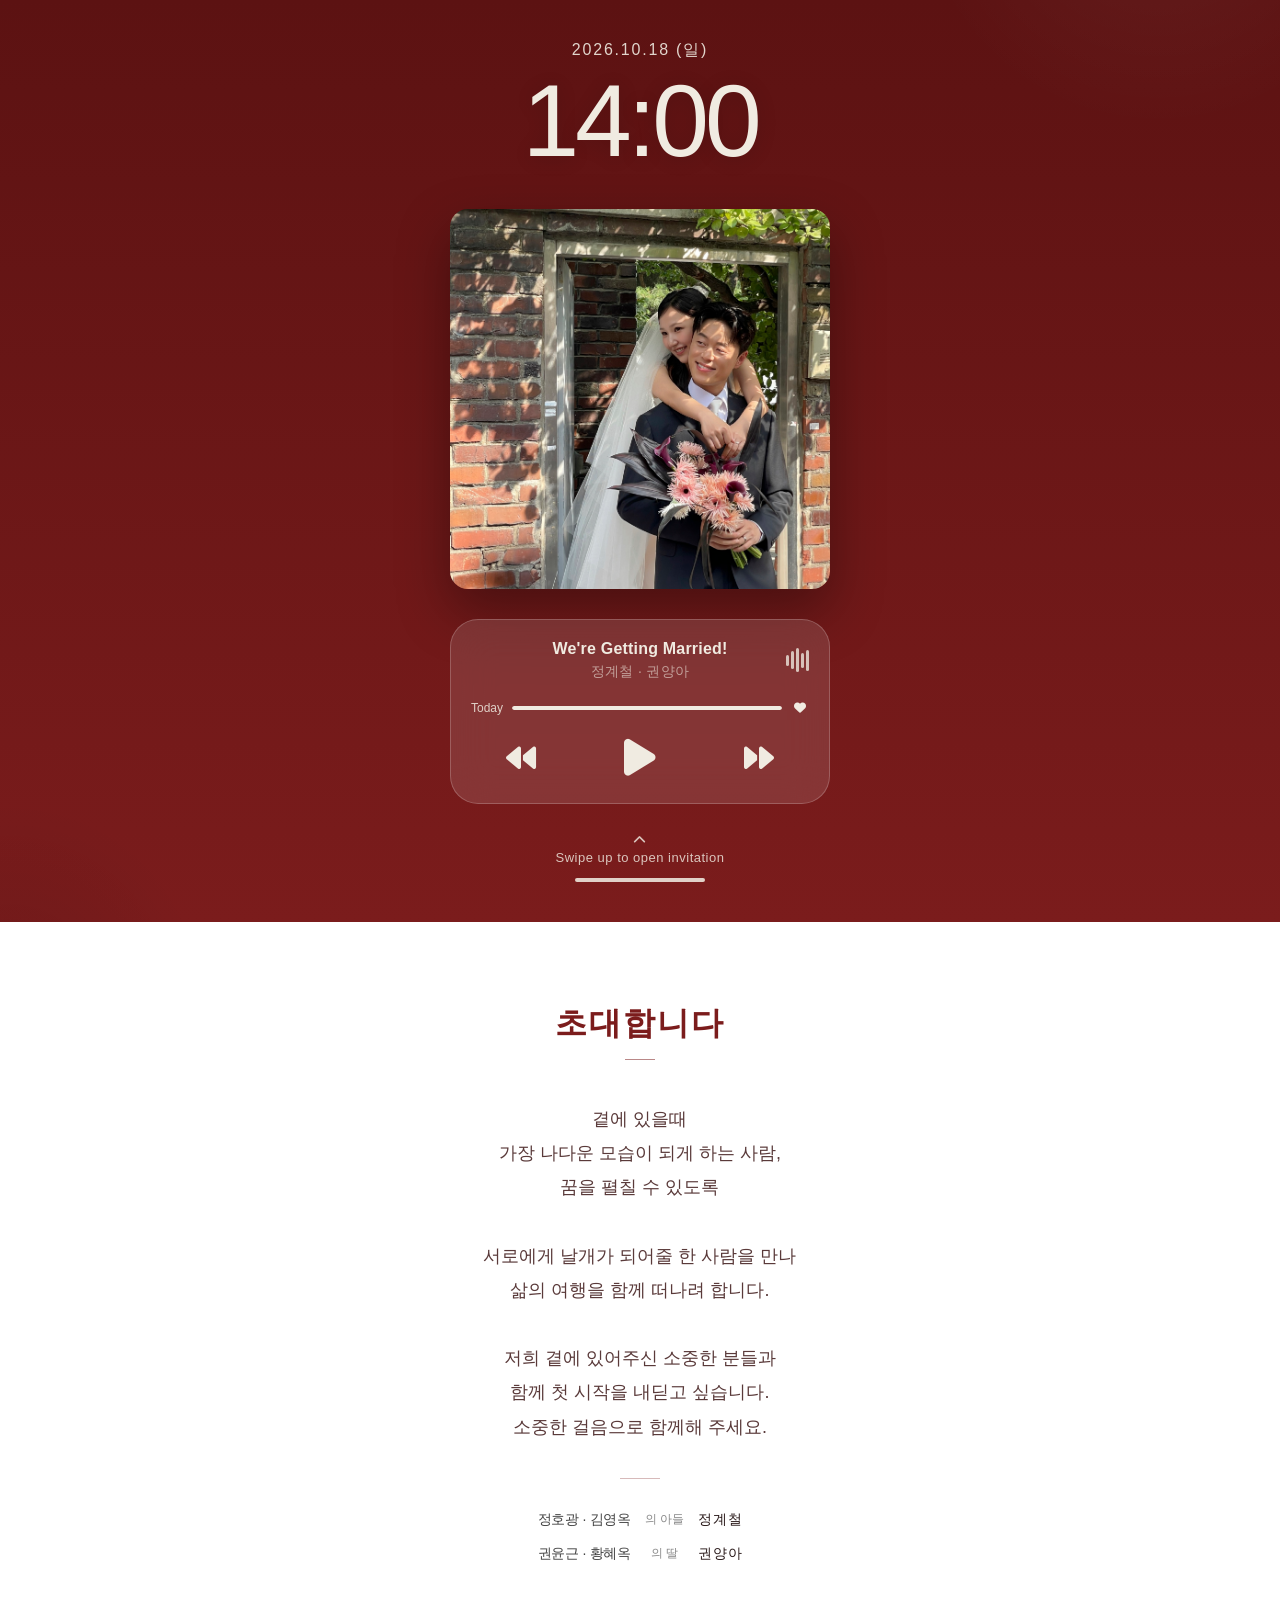
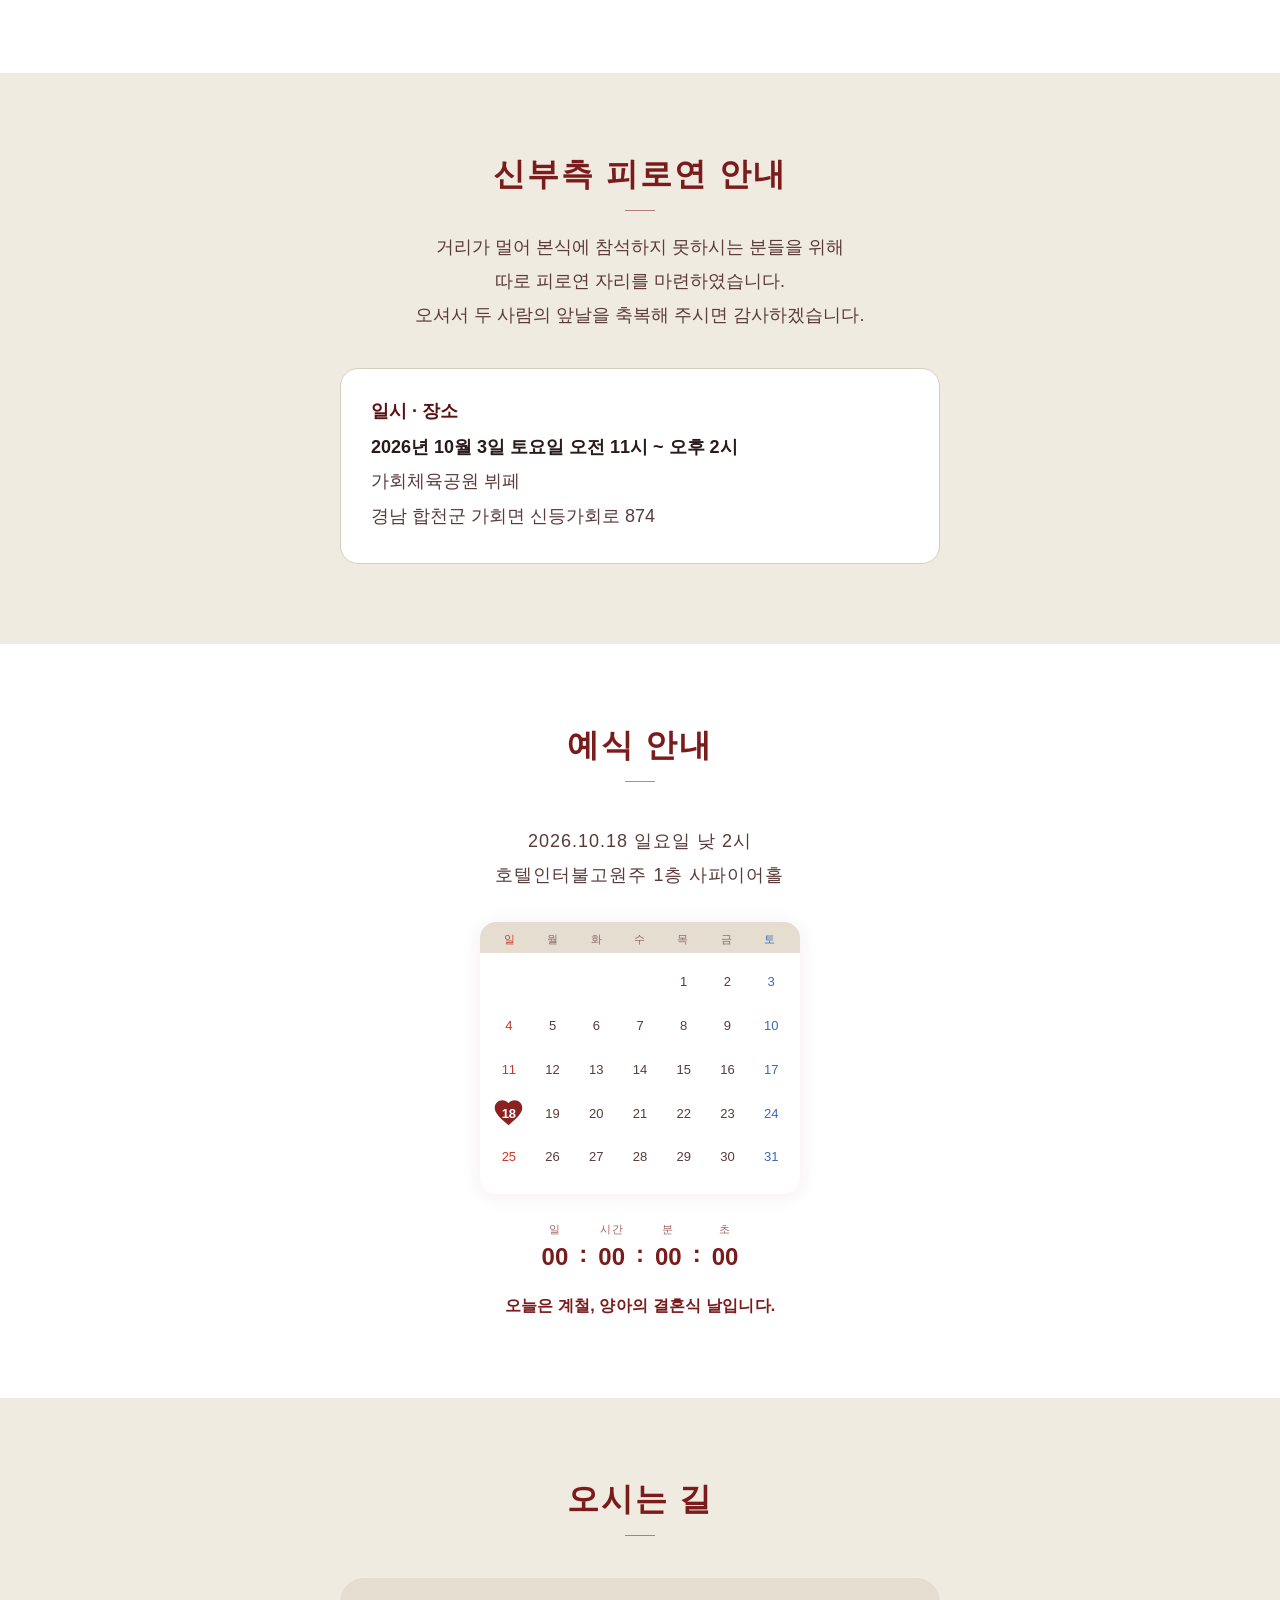
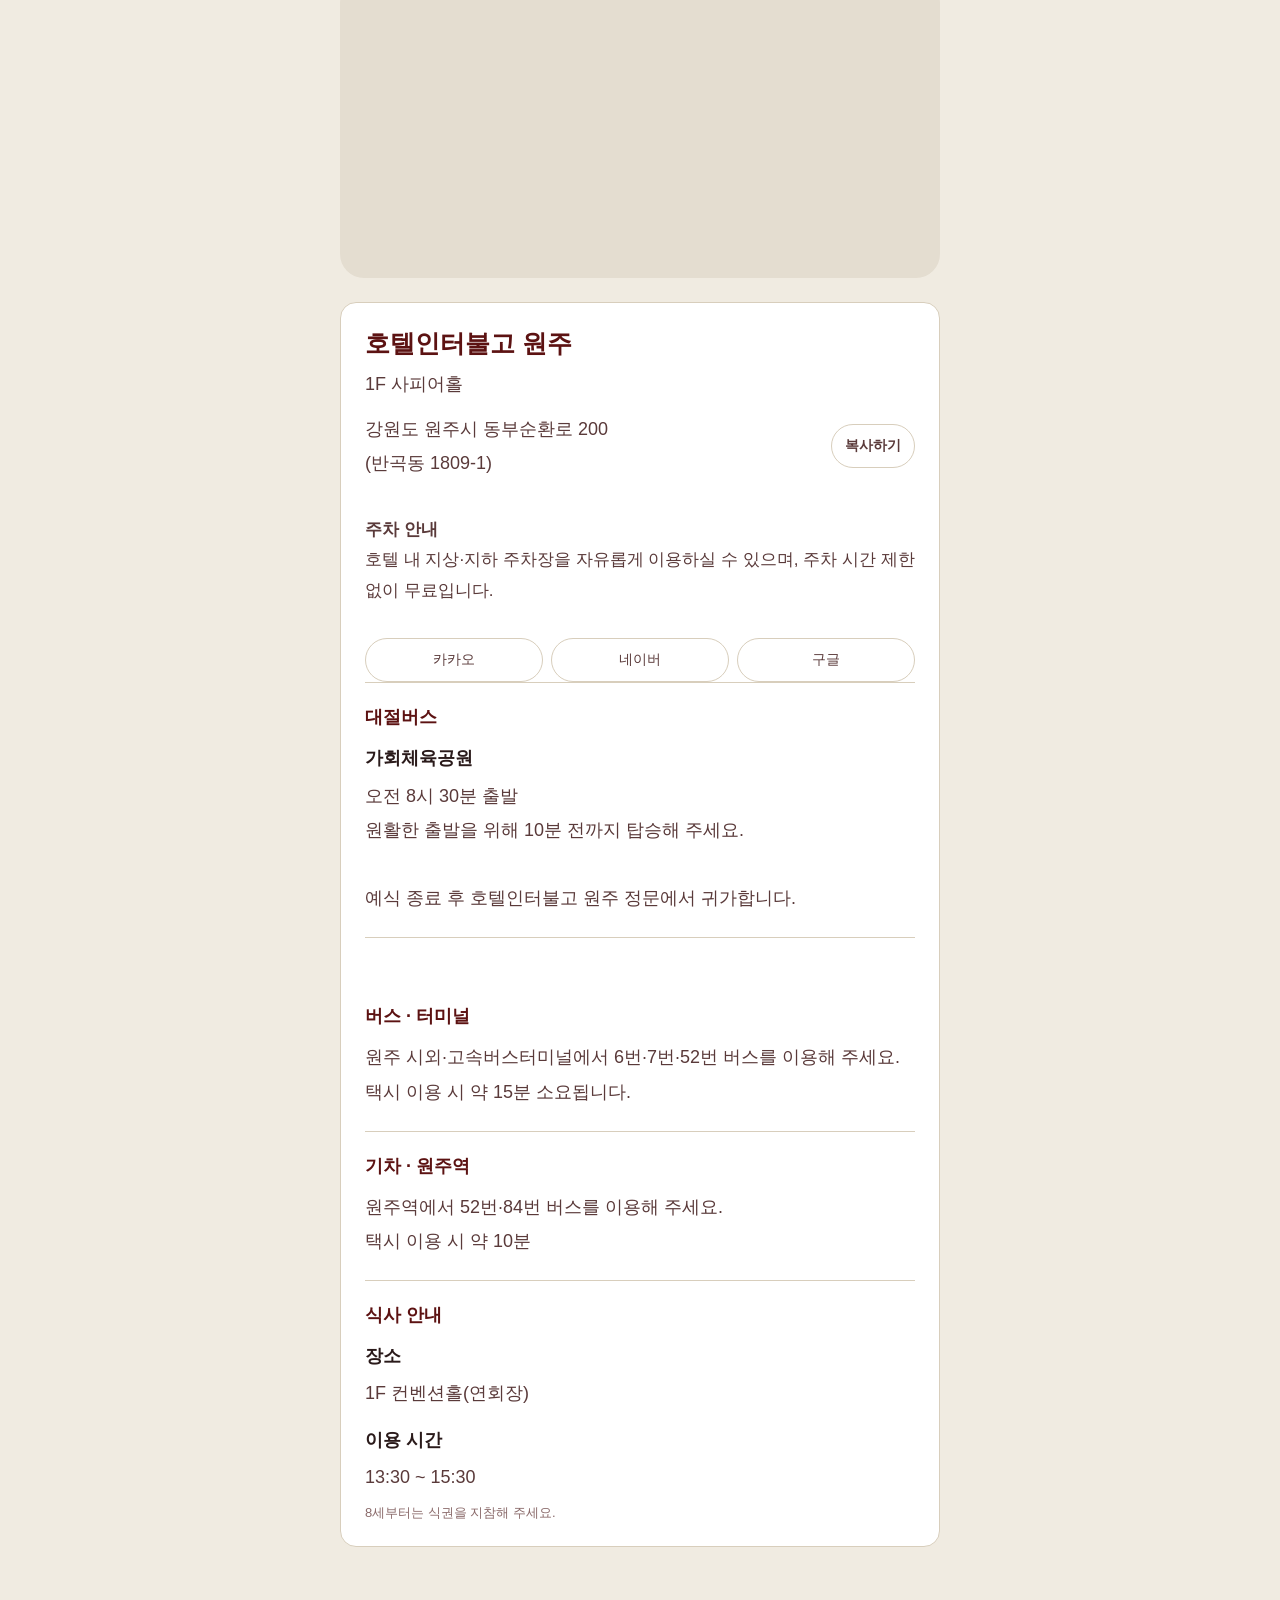
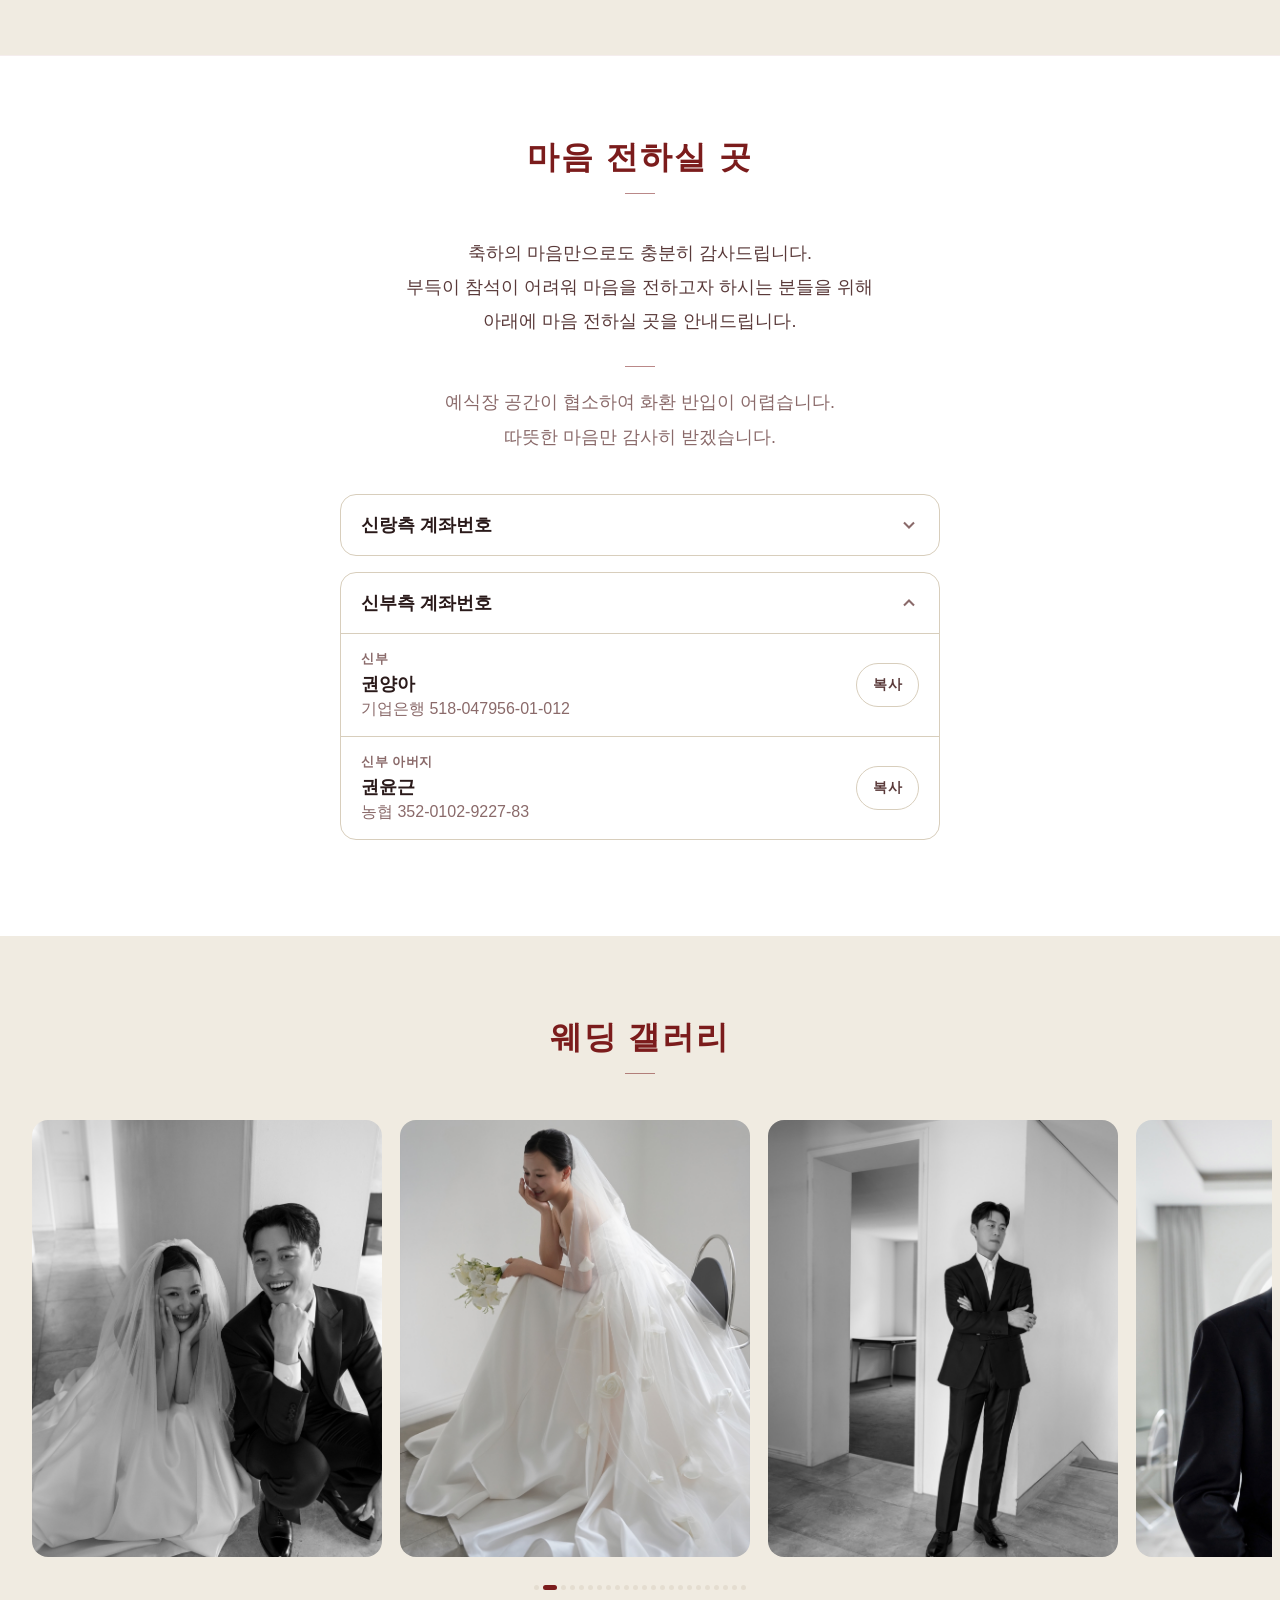
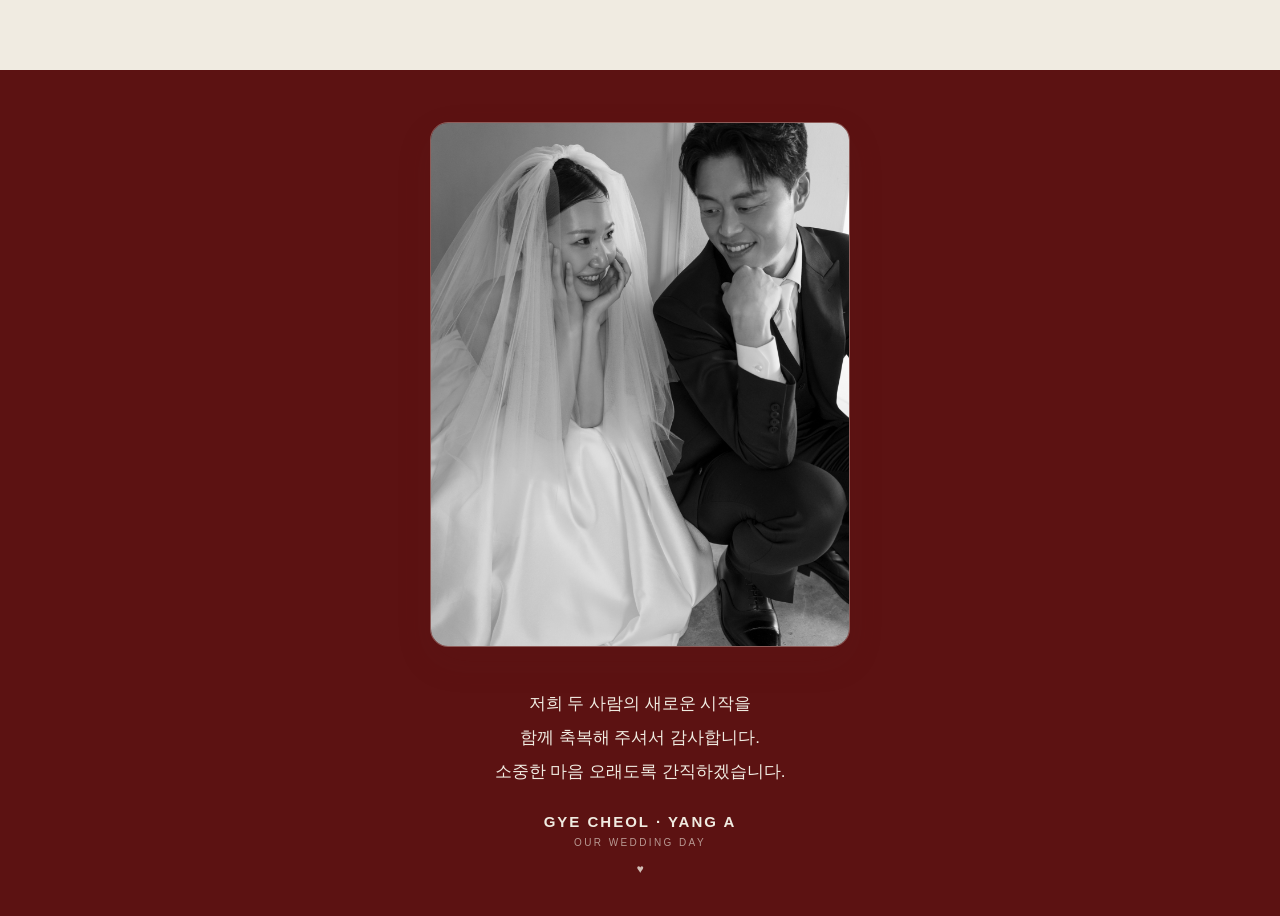
==== bride/index.html @ 768890f0 "Add Kakao link preview metadata" ====
<!DOCTYPE html>
<html lang="ko">
<head>
<meta charset="UTF-8">
<meta name="theme-color" content="#5C1212">
<meta name="viewport" content="width=device-width, initial-scale=1.0, maximum-scale=1.0, user-scalable=no, viewport-fit=cover">
<meta name="apple-mobile-web-app-capable" content="yes">
<meta name="apple-mobile-web-app-status-bar-style" content="black-translucent">
<meta name="description" content="신부측 모바일 청첩장 · 2026년 10월 18일 일요일 낮 2시, 호텔인터불고 원주">
<meta property="og:type" content="website">
<meta property="og:locale" content="ko_KR">
<meta property="og:site_name" content="정계철 · 권양아 결혼식">
<meta property="og:title" content="정계철 ♥ 권양아 | 신부측 모바일 청첩장">
<meta property="og:description" content="2026년 10월 18일 일요일 낮 2시 · 호텔인터불고 원주 1F 사파이어홀">
<meta property="og:url" content="https://kwonyanga.github.io/wedding-invitation/bride/">
<meta property="og:image" content="https://kwonyanga.github.io/wedding-invitation/images/hero-main.jpg?v=1">
<meta property="og:image:width" content="1650">
<meta property="og:image:height" content="2200">
<meta property="og:image:alt" content="정계철과 권양아의 웨딩 사진">
<meta name="twitter:card" content="summary_large_image">
<link rel="canonical" href="https://kwonyanga.github.io/wedding-invitation/bride/">
<link rel="stylesheet"
href="https://cdnjs.cloudflare.com/ajax/libs/font-awesome/6.5.2/css/all.min.css">
<title>정계철 · 권양아 결혼식</title>

<style>
:root{
    --red:#7B1C1C;
    --red-dark:#5C1212;
    --red-light:#A32828;

    --cream:#F0EBE1;
    --cream-dark:#E4DDD0;
    --cream-mid:#D8CEBC;

    --text-dark:#2A1A1A;
    --text-mid:#5A3A3A;
    --text-light:#8A6A6A;
}

*{
    margin:0;
    padding:0;
    box-sizing:border-box;
}

html {
    scroll-behavior: smooth;
    -webkit-text-size-adjust: 100%;
    text-size-adjust: 100%;
}

body{
    min-width: 280px;
    width:100%;
    overflow-x:hidden;
    touch-action:manipulation;

    background:#5C1212;
}

body{
    color:var(--text-dark);
    font-family:-apple-system,
                BlinkMacSystemFont,
                "Pretendard",
                sans-serif;
}

img,
svg,
video,
canvas,
iframe {
    max-width: 100%;
}

img {
    touch-action: pan-x pan-y;
    -webkit-user-select: none;
    user-select: none;
    -webkit-user-drag: none;
}

button,
a {
    -webkit-tap-highlight-color: transparent;
}

/* ── 모바일 확대 방지 ── */
body {
    touch-action: manipulation;
}

/* ── HERO 섹션 (메인) ── */

.hero{
    min-height:100vh;
    min-height:100svh;
    background: linear-gradient(
        180deg,
        var(--red-dark) 0%,
        var(--red) 100%
    );

    display: flex;
    align-items: center;
    justify-content: center;
    text-align: center;

    color: var(--cream);

    padding:
        max(clamp(24px, 5vw, 40px), env(safe-area-inset-top))
        max(clamp(12px, 3.5vw, 18px), env(safe-area-inset-right))
        max(clamp(24px, 5vw, 40px), env(safe-area-inset-bottom))
        max(clamp(12px, 3.5vw, 18px), env(safe-area-inset-left));
    position: relative;
    overflow: hidden;
    width: 100%;
}

.hero::before {
    content: '';
    position: absolute;
    top: -40%;
    right: -10%;
    width: 500px;
    height: 500px;
    background: radial-gradient(circle, rgba(255,255,255,.05) 0%, transparent 70%);
    border-radius: 50%;
    pointer-events: none;
    z-index: 0;
}

.hero::after {
    content: '';
    position: absolute;
    bottom: -30%;
    left: -15%;
    width: 400px;
    height: 400px;
    background: radial-gradient(circle, rgba(0,0,0,.1) 0%, transparent 70%);
    border-radius: 50%;
    pointer-events: none;
    z-index: 1;
}

.hero-inner{
    width:100%;
    max-width:430px;
    min-width: 0;
    position: relative;
    z-index: 2;
}

/* 시간 */
.time{
    font-size: clamp(68px, 21vw, 102px);
    font-weight: 200;
    letter-spacing: -4px;
    line-height: .92;
    margin-bottom: clamp(28px, 6vw, 40px);
    text-shadow: 0 2px 20px rgba(0,0,0,.14);
}

/* 날짜 */
.date{
    margin-bottom: clamp(10px, 2vw, 14px);
    font-size: clamp(13px, 3.5vw, 16px);
    opacity: .9;
    letter-spacing: 1.8px;
    font-weight: 500;
    text-transform: uppercase;
}

/* 앨범 이미지 */
.album {
    width: min(100%, 380px);
    aspect-ratio: 1;
    margin: 0 auto;
    border-radius: clamp(12px, 3.5vw, 18px);
    overflow: hidden;
    box-shadow: 0 22px 52px rgba(0, 0, 0, 0.34);
    background: rgba(0, 0, 0, 0.1);
}

.album img {
    width: 100%;
    height: 100%;
    object-fit: cover;
    display: block;
}

/* 플레이어 */
.player{
    width:100%;
    max-width: 380px;
    margin: clamp(22px, 5vw, 30px) auto 0;
    padding: clamp(14px, 4vw, 20px);
    background: rgba(255,255,255,.12);
    border: 1px solid rgba(255,255,255,.2);
    border-radius: clamp(20px, 5vw, 28px);
    -webkit-backdrop-filter: blur(20px);
    backdrop-filter: blur(20px);
    box-shadow: none;
}

.player-heading {
    display: flex;
    align-items: center;
    justify-content: center;
    position: relative;
    margin-bottom: clamp(16px, 4vw, 20px);
}

.player-meta {
    width: 100%;
    min-width: 0;
    padding: 0 34px;
}

.song{
    font-size: clamp(14px, 4vw, 16px);
    font-weight:600;
    margin-bottom: 5px;
    letter-spacing: 0.2px;
    text-align: center;
    overflow: hidden;
    text-overflow: ellipsis;
    white-space: nowrap;
}

.couple{
    font-size: clamp(12px, 3.3vw, 14px);
    opacity:.58;
    letter-spacing: 0.3px;
    font-weight: 400;
    text-align: center;
    margin-bottom: 0;
}

.sound-wave {
    position: absolute;
    right: 0;
    top: 50%;
    transform: translateY(-50%);
    height: 24px;
    display: flex;
    align-items: center;
    gap: 2px;
    flex-shrink: 0;
    opacity: .78;
}

.sound-wave span {
    display: block;
    width: 3px;
    height: var(--wave-height);
    min-height: 5px;
    border-radius: 99px;
    background: var(--cream);
    animation: sound-wave 1s ease-in-out infinite alternate;
    animation-delay: var(--wave-delay);
    animation-play-state: paused;
}

.hero.is-playing .sound-wave span {
    animation-play-state: running;
}

@keyframes sound-wave {
    from { transform: scaleY(.45); opacity: .55; }
    to { transform: scaleY(1); opacity: 1; }
}

.progress-row{
    display:flex;
    align-items:center;
    gap:9px;
}

.progress-start,
.progress-end{
    font-size: clamp(10px, 2.7vw, 12px);
    color:rgba(240,235,225,.85);
    white-space:nowrap;
}

.progress-end {
    width: 18px;
    color: var(--cream);
    text-align: center;
}

.progress-bar{
    flex:1;
    height:4px;
    background:rgba(240,235,225,.2);
    border-radius:999px;
    overflow:hidden;
}

.progress-fill{
    height:100%;
    width:55%;
    background:var(--cream);
    border-radius:999px;
    transition: width .8s ease;
}

/* 컨트롤 버튼 */

.controls{
    display:flex;
    align-items: center;
    justify-content:space-around;
    gap: clamp(8px, 3vw, 18px);
    margin-top: clamp(14px, 3.5vw, 20px);
}

.controls button{
    background:none;
    border:none;
    font-size:30px;
    color:var(--cream);
    cursor:pointer;
    min-width: 44px;
    min-height: 44px;
}    

.play-btn{
    font-size:42px !important;
}

.lockscreen-footer {
    display: flex;
    flex-direction: column;
    align-items: center;
    gap: 8px;
    margin-top: clamp(22px, 5vw, 30px);
}

.swipe-open {
    display: inline-flex;
    flex-direction: column;
    align-items: center;
    gap: 3px;
    color: var(--cream);
    text-decoration: none;
    font-size: clamp(11px, 3vw, 13px);
    font-weight: 500;
    letter-spacing: .5px;
    opacity: .82;
}

.swipe-open i {
    font-size: 13px;
    animation: swipe-hint 1.5s ease-in-out infinite;
}

.home-indicator {
    width: min(34vw, 130px);
    height: 4px;
    margin-top: 5px;
    border-radius: 999px;
    background: rgba(240,235,225,.88);
}

@keyframes swipe-hint {
    0%, 100% { transform: translateY(2px); opacity: .55; }
    50% { transform: translateY(-2px); opacity: 1; }
}

@keyframes bounce {
    0%, 100% { transform: translateY(0); }
    50% { transform: translateY(4px); }
}

/* ── 공통 섹션 ── */

section{
    padding: clamp(50px, 12vw, 80px) clamp(16px, 5%, 32px);
    scroll-margin-top: 16px;
}

.section-white {
    background: white;
}

.section-cream {
    background: var(--cream);
}

.section-title{
    color:var(--red);
    text-align:center;
    margin-bottom: clamp(28px, 7vw, 42px);
    letter-spacing:2px;
    font-size: clamp(24px, 6vw, 32px);
    font-weight: 800;
    text-transform: uppercase;
}

.section-title::after {
    content: '';
    display: block;
    width: 30px;
    height: 1px;
    margin: 13px auto 0;
    background: var(--red);
    opacity: .52;
}

.message{
    max-width:700px;
    margin:auto;
    text-align:center;
    line-height:2;
    color:var(--text-mid);
    font-size: clamp(14px, 3.5vw, 16px);
}

.divider {
  width: clamp(30px, 10vw, 40px);
  height: 1px;
  background: var(--cream-mid);
  margin: 0 auto clamp(24px, 6vw, 32px);
}

.divider-red {
  background: var(--red);
  opacity: 0.3;
}

.message + .divider {
  margin-top: clamp(24px, 6vw, 34px);
}

/* 이름 그리드 */
.family-relations-container {
  display: grid;
  grid-template-columns: max-content max-content max-content;
  justify-content: center;
  align-items: center;
  column-gap: clamp(8px, 2.5vw, 14px);
  row-gap: clamp(12px, 3vw, 16px);
  margin: clamp(24px, 6vw, 30px) auto;
  width: 100%;
  max-width: 360px;
  font-size: clamp(12px, 3vw, 14px);
  color: #444444;
}

.relation-row {
  display: contents;
}

.parents-names {
  font-weight: 400;
  letter-spacing: -0.02em;
  text-align: right;
  white-space: nowrap;
}

.relation-type {
  font-size: clamp(11px, 2.5vw, 12px);
  color: #888888;
  text-align: center;
  white-space: nowrap;
}

.couple-name {
  font-weight: 500;
  color: var(--text-dark);
  letter-spacing: 0.05em;
  text-align: left;
  white-space: nowrap;
}

/* ── 사진 섹션 ── */

.story-card{
    background:white;
    padding: clamp(12px, 3vw, 16px);
    border-radius: clamp(16px, 4vw, 24px);
    box-shadow:0 10px 30px rgba(123,28,28,.08);
    max-width: 600px;
    margin: 0 auto;
    overflow: hidden;
}

.story-card img{
    width:100%;
    border-radius: clamp(12px, 3vw, 20px);
    display: block;
}

/* ── 달력 ── */
.calendar-section {
    text-align: center;
}

.calendar-wrap {
    width: 90%;
    max-width: 320px;
    background: white;
    border-radius: 16px;
    overflow: hidden;
    box-shadow: 0 2px 20px rgba(90, 30, 30, 0.08);
    margin: 0 auto clamp(20px, 5vw, 28px);
}

.calendar__header {
    background: var(--red);
    color: white;
    padding: 16px;
    font-family: 'Playfair Display', serif;
    font-size: clamp(16px, 4vw, 20px);
    font-weight: 300;
    letter-spacing: 0.12em;
    text-transform: uppercase;
}

.calendar__weekdays {
    display: grid;
    grid-template-columns: repeat(7, 1fr);
    background: var(--cream-dark);
    padding: 10px 8px 6px;
}

.calendar__weekday {
    text-align: center;
    font-size: clamp(10px, 2.5vw, 11px);
    letter-spacing: 0.1em;
    color: var(--text-light);
    font-weight: 400;
}

.calendar__weekday:first-child { 
    color: #C9382A; 
}

.calendar__weekday:last-child {
    color: #3A6AB5; 
}

.calendar__days {
    display: grid;
    grid-template-columns: repeat(7, 1fr);
    padding: 8px 8px 16px;
    gap: 2px;
}

.calendar__day {
    aspect-ratio: 1;
    display: flex;
    align-items: center;
    justify-content: center;
    font-size: clamp(12px, 3vw, 13px);
    color: var(--text-mid);
    border-radius: 50%;
    font-weight: 300;
    position: relative;
}

.calendar__day.is-empty { 
    color: transparent; 
}

.calendar__day.is-sunday { 
    color: #C9382A; 
}

.calendar__day.is-saturday { 
    color: #3A6AB5; 
}

.calendar__day.is-wedding {
    background-color: transparent !important; /* 기존 동그라미 배경색 지우기 */
    border-radius: 0 !important;             /* 기존 동그라미 테두리 둥글기 지우기 */
    
    /* 하트 모양 배경 이미지 넣기 */
    background-image: url("data:image/svg+xml,%3Csvg xmlns='http://www.w3.org/2000/svg' viewBox='0 0 24 24' fill='%238B2222'%3E%3Cpath d='M12 21.35l-1.45-1.32C5.4 15.36 2 12.28 2 8.5 2 5.42 4.42 3 7.5 3c1.74 0 3.41.81 4.5 2.09C13.09 3.81 14.76 3 16.5 3 19.58 3 22 5.42 22 8.5c0 3.78-3.4 6.86-8.55 11.54L12 21.35z'/%3E%3C/svg%3E");
    background-repeat: no-repeat;
    background-position: center;
    background-size: 80%; /* 날짜 숫자보다 살짝 크게 하트 크기 조절 */
    
    /* 하트 배경 위의 글자 색상 (흰색으로 하고 싶다면 설정) */
    color: #fff !important; 
    font-weight: bold;
}

.calendar__day.is-wedding::after {
  content: '♥';
  position: absolute;
  bottom: -2px;
  left: 50%;
  transform: translateX(-50%);
  font-size: 7px;
  color: rgba(255,255,255,0.7);
}

.calendar-date{
    margin-bottom: 30px;
    color: var(--text-mid);
    font-size: clamp(16px, 4.2vw, 20px);
    line-height: 1.9;
    letter-spacing: 1px;
    font-weight: 300;
}

/* D-Day */
.dday{
    font-size: clamp(13px, 3.5vw, 16px);
    font-weight:600;
    letter-spacing: .2px;
    color:var(--red);
    line-height: 1.6;
}

/* 카운트다운 그리드 */
.countdown-grid {
    display:flex;
    align-items: center;
    justify-content:center;
    gap: clamp(6px, 2vw, 11px);
    margin:24px 0;
}

.countdown-separator {
    align-self: center;
    margin-top: 18px;
    color: var(--red);
    font-size: clamp(18px, 5vw, 24px);
    font-weight: 700;
    line-height: 1;
}

.countdown-item {
    display: flex;
    flex-direction: column;
    align-items: center;
    gap: clamp(6px, 1.5vw, 8px);
}

.countdown-num {
    color:var(--red);
    font-size: clamp(18px, 5vw, 24px);
    font-weight: 700;
    line-height: 1;
}

.countdown-label {
    color:var(--red);
    font-size: clamp(10px, 2.5vw, 11px);
    opacity: 0.7;
    letter-spacing: 0.8px;
    text-transform: uppercase;
}

/* ── 양가 하객 안내 탭 ── */
.guest-info-section { text-align: center; }
.guest-info-intro {
    margin: calc(clamp(28px, 7vw, 42px) * -0.45) auto clamp(22px, 5vw, 30px);
    color: var(--text-light);
    font-size: clamp(12px, 3.2vw, 14px);
    line-height: 1.7;
}
.guest-info-wrap { width: 100%; max-width: 600px; margin: 0 auto; }
.guest-tabs {
    display: grid;
    grid-template-columns: repeat(2, 1fr);
    padding: 4px;
    border: 1px solid var(--cream-mid);
    border-radius: 14px;
    background: var(--cream);
}
.guest-tab {
    min-height: 48px;
    padding: 10px 12px;
    border: 0;
    border-radius: 10px;
    background: transparent;
    color: var(--red);
    font-family: inherit;
    font-size: clamp(13px, 3.5vw, 15px);
    font-weight: 700;
    cursor: pointer;
    transition: background .25s ease, color .25s ease, box-shadow .25s ease;
}
.guest-tab.is-active {
    background: var(--red);
    color: var(--cream);
    box-shadow: 0 5px 14px rgba(123,28,28,.18);
}
.guest-slider {
    margin-top: 14px;
    overflow: hidden;
    border: 1px solid var(--cream-mid);
    border-radius: clamp(14px, 3.5vw, 18px);
    background: white;
    touch-action: pan-y;
    transition: height .3s ease;
}
.guest-track {
    display: flex;
    align-items: flex-start;
    transition: transform .35s ease;
    will-change: transform;
}
.guest-track[data-side="bride"] { transform: translateX(-100%); }
.guest-panel {
    flex: 0 0 100%;
    width: 100%;
    padding: clamp(22px, 5vw, 30px);
    text-align: left;
}
.guest-panel[aria-hidden="true"] { visibility: hidden; }
.guest-panel-title {
    margin-bottom: clamp(18px, 4.5vw, 24px);
    color: var(--red-dark);
    text-align: center;
    font-size: clamp(17px, 4.5vw, 20px);
    font-weight: 700;
}
.guest-block {
    padding: clamp(15px, 4vw, 20px) 0;
    border-top: 1px solid var(--cream-dark);
}
.guest-block:first-of-type { padding-top: 0; border-top: 0; }
.guest-block:last-child { padding-bottom: 0; }
.guest-block-label {
    margin-bottom: 7px;
    color: var(--red-dark);
    font-size: clamp(13px, 3.5vw, 15px);
    font-weight: 700;
}
.guest-block-text {
    color: var(--text-mid);
    font-size: clamp(12px, 3.3vw, 14px);
    line-height: 1.8;
}
.guest-block-text strong { color: var(--text-dark); font-weight: 700; }
.guest-map {
    width: 100%;
    height: clamp(160px, 44vw, 210px);
    margin-top: 14px;
    overflow: hidden;
    border-radius: 12px;
    background: var(--cream-dark);
}
.guest-map iframe { width: 100%; height: 100%; border: 0; }
.guest-swipe-hint {
    margin-top: 12px;
    color: var(--text-light);
    font-size: 11px;
    letter-spacing: .2px;
}

/* ── 갤러리 ── */

.gallery{
    display:flex;
    gap: clamp(12px, 3.5vw, 18px);
    width: calc(100% + 24px);
    max-width: none;
    margin-right: -24px;
    padding: 4px 24px 18px 0;
    overflow-x: auto;
    scroll-snap-type: x proximity;
    scrollbar-width: none;
    overscroll-behavior-x: contain;
}
.gallery::-webkit-scrollbar { display: none; }

.gallery-item{
    flex: 0 0 min(78vw, 350px);
    aspect-ratio: 4 / 5;
    border-radius: clamp(10px, 2.5vw, 16px);
    overflow: hidden;
    cursor: pointer;
    transition: transform .28s ease, filter .28s ease, opacity .28s ease;
    background: var(--cream-mid);
    display: flex;
    align-items: center;
    justify-content: center;
    scroll-snap-align: start;
    scroll-snap-stop: normal;
}

.gallery-dots {
    display: flex;
    justify-content: center;
    gap: 4px;
    margin-top: 10px;
}

.gallery-dot {
    width: 5px;
    height: 5px;
    border-radius: 50%;
    background: var(--cream-dark);
    transition: width .2s ease, background .2s ease;
}

.gallery-dot.is-active {
    width: 14px;
    border-radius: 8px;
    background: var(--red);
}

.gallery-item:active,
.gallery-item:hover {
    transform: scale(0.96);
    filter: brightness(0.92);
}

@media (hover: none), (pointer: coarse) {
    .gallery.is-ready .gallery-item {
        transform: scale(.96);
        opacity: .74;
        filter: none;
    }
    .gallery.is-ready .gallery-item.is-active {
        transform: scale(1);
        opacity: 1;
        filter: none;
    }
}

.gallery-item img {
    width: 100%;
    height: 100%;
    object-fit: cover;
}

.gallery-placeholder {
    width: 100%;
    height: 100%;
    display: flex;
    align-items: center;
    justify-content: center;
    color: var(--text-light);
    opacity: 0.5;
    font-size: clamp(24px, 6vw, 32px);
    background: linear-gradient(135deg, var(--cream-dark) 0%, var(--cream-mid) 100%);
}

/* ── 라이트박스 ── */

.lightbox{
    display: none;
    position: fixed;
    top: 0;
    left: 0;
    width: 100%;
    height: 100vh;
    height: 100dvh;
    padding:
        max(12px, env(safe-area-inset-top))
        max(8px, env(safe-area-inset-right))
        max(12px, env(safe-area-inset-bottom))
        max(8px, env(safe-area-inset-left));
    background: rgba(0, 0, 0, 0.95);
    z-index: 1000;
    align-items: center;
    justify-content: center;
}

.lightbox.active{
    display: flex;
}

.lightbox-content{
    position: relative;
    width: 90vw;
    height: 90vh;
    height: 90dvh;
    max-width: 600px;
    max-height: 800px;
    display: flex;
    align-items: center;
    justify-content: center;
}

.lightbox-image{
    max-width: 100%;
    max-height: 100%;
    object-fit: contain;
    border-radius: 8px;
}

.lightbox-close{
    position: absolute;
    top: 20px;
    right: 20px;
    background: none;
    border: none;
    color: white;
    font-size: 32px;
    cursor: pointer;
    width: 44px;
    height: 44px;
    display: flex;
    align-items: center;
    justify-content: center;
    z-index: 1001;
    min-height: 44px;
    min-width: 44px;
    opacity: 0.8;
    transition: opacity 0.2s;
}

.lightbox-close:active {
    opacity: 1;
}

.lightbox-nav{
    position: absolute;
    top: 50%;
    transform: translateY(-50%);
    background: rgba(255, 255, 255, 0.2);
    border: none;
    color: white;
    font-size: 24px;
    cursor: pointer;
    width: 44px;
    height: 44px;
    display: flex;
    align-items: center;
    justify-content: center;
    border-radius: 4px;
    min-height: 44px;
    min-width: 44px;
    transition: background 0.2s;
}

.lightbox-nav:active {
    background: rgba(255, 255, 255, 0.3);
}

.lightbox-prev{
    left: 20px;
}

.lightbox-next{
    right: 20px;
}

/* ── 지도 ── */

.map{
    height: clamp(200px, 50vw, 300px);
    background:var(--cream-dark);
    border-radius: clamp(16px, 4vw, 24px);
    max-width: 600px;
    margin: 0 auto 24px;
    overflow: hidden;
}

.map iframe {
    width: 100%;
    height: 100%;
    border: none;
}

/* ── 장소 정보 ── */

.venue-info {
    max-width: 600px;
    margin: 0 auto clamp(20px, 5vw, 28px);
    padding: clamp(16px, 4vw, 24px);
    background: white;
    border-radius: clamp(12px, 3vw, 16px);
    border: 1px solid var(--cream-mid);
}

.venue-name{
    font-size: clamp(16px, 4vw, 18px);
    font-weight: 700;
    color: var(--red-dark);
    margin-bottom: clamp(8px, 2vw, 12px);
}

.venue-hall {
    font-size: clamp(13px, 3.5vw, 15px);
    font-weight: 500;
    color: var(--text-mid);
    margin-bottom: clamp(12px, 3vw, 16px);
}

.venue-address{
    font-size: clamp(13px, 3.5vw, 14px);
    color:var(--text-mid);
    line-height:1.6;
    margin-bottom: clamp(12px, 3vw, 16px);
}

.venue-address-small {
    opacity: 0.7;
    font-size: clamp(12px, 3vw, 13px);
}

.venue-buttons {
    display: flex;
    gap: clamp(4px, 1.2vw, 8px);
    flex-wrap: nowrap;
    margin-top: clamp(12px, 3vw, 16px);
}

.map-btn{
    display:inline-flex;
    align-items: center;
    justify-content: center;
    flex: 1 1 0;
    min-width: 0;
    padding: 10px 4px;
    border:1px solid var(--cream-mid);
    border-radius:24px;
    background:white;
    font-size: clamp(10px, 2.8vw, 12px);
    letter-spacing:0;
    text-decoration:none;
    color:var(--text-mid);
    cursor:pointer;
    transition:all 0.2s;
    min-height: 44px;
    white-space: nowrap;
    font-weight: 500;
}

.map-btn:active {
    border-color: var(--red);
    color: var(--red);
    background: rgba(123, 28, 28, 0.05);
}

/* 교통 안내 */
.transport-guide {
    margin-top: clamp(34px, 8vw, 44px);
}

.transport-item {
    padding: clamp(18px, 4vw, 22px) 0;
    border-bottom: 1px solid var(--cream-mid);
}

.transport-item:last-child {
    padding-bottom: 0;
    border-bottom: 0;
}

.transport-title {
    margin-bottom: 12px;
    color: var(--red-dark);
    font-size: clamp(15px, 4vw, 17px);
    font-weight: 700;
}

.transport-detail {
    color: var(--text-mid);
    font-size: clamp(12px, 3.3vw, 14px);
    line-height: 1.75;
}

.transport-detail + .transport-detail {
    margin-top: 12px;
    padding-top: 12px;
    border-top: 1px solid var(--cream-dark);
}

.transport-item:first-child .transport-detail + .transport-detail {
    padding-top: 0;
    border-top: 0;
}

.transport-detail strong {
    display: block;
    margin-bottom: 3px;
    color: var(--text-dark);
    font-weight: 700;
}

.transport-note {
    margin-top: 10px;
    color: var(--text-light);
    font-size: clamp(11px, 3vw, 13px);
}

.account-intro {
    max-width: 600px;
    margin: 0 auto clamp(28px, 7vw, 40px);
    text-align: center;
}

.account-intro-text {
    color: var(--text-mid);
    font-size: clamp(13px, 3.5vw, 15px);
    line-height: 1.9;
}

.account-flower-note {
    margin-top: clamp(20px, 5vw, 28px);
    padding-top: clamp(18px, 4vw, 22px);
    border-top: 1px solid var(--cream-mid);
    color: var(--text-light);
    font-size: clamp(12px, 3.2vw, 14px);
    line-height: 1.7;
}

/* ── 신부측 피로연 · 대절버스 안내 ── */
.bride-event-card {
    max-width: 600px;
    margin: 0 auto;
    padding: 0;
    text-align: center;
}

.bride-event-message {
    margin: 0 auto clamp(28px, 7vw, 40px);
    color: var(--text-mid);
    font-size: clamp(13px, 3.5vw, 15px);
    line-height: 2;
}

.bride-event-date {
    margin-bottom: 10px;
    color: var(--red-dark);
    font-size: clamp(17px, 4.5vw, 21px);
    font-weight: 700;
    line-height: 1.55;
}

.bride-event-place {
    color: var(--text-mid);
    font-size: clamp(14px, 3.7vw, 16px);
    font-weight: 500;
    line-height: 1.7;
}

.bride-event-address {
    margin-top: 6px;
    color: var(--text-light);
    font-size: clamp(11px, 3vw, 13px);
    line-height: 1.6;
}

.reception-map {
    width: 100%;
    max-width: 480px;
    height: clamp(180px, 48vw, 230px);
    margin: clamp(24px, 6vw, 34px) auto 0;
    overflow: hidden;
    border: 1px solid var(--cream-mid);
    border-radius: clamp(12px, 3vw, 16px);
    background: var(--cream-dark);
}

.reception-map iframe {
    width: 100%;
    height: 100%;
    border: 0;
}

.shuttle-list {
    max-width: 600px;
    margin: 0 auto;
    background: white;
    border: 1px solid var(--cream-mid);
    border-radius: clamp(14px, 3.5vw, 18px);
    overflow: hidden;
}

.shuttle-item {
    display: grid;
    grid-template-columns: 72px 1fr;
    gap: clamp(10px, 3vw, 18px);
    padding: clamp(18px, 4.5vw, 24px);
    border-bottom: 1px solid var(--cream-mid);
}

.shuttle-item:last-child {
    border-bottom: 0;
}

.shuttle-label {
    color: var(--red-dark);
    font-size: clamp(13px, 3.5vw, 15px);
    font-weight: 700;
}

.shuttle-detail {
    color: var(--text-mid);
    font-size: clamp(13px, 3.5vw, 15px);
    line-height: 1.7;
}

.shuttle-detail strong {
    display: block;
    margin-bottom: 3px;
    color: var(--text-dark);
    font-weight: 700;
}

.shuttle-note {
    max-width: 600px;
    margin: 14px auto 0;
    color: var(--text-light);
    text-align: center;
    font-size: clamp(11px, 3vw, 13px);
    line-height: 1.65;
}

/* ── 계좌번호 섹션 ── */

.account-section {
    max-width: 600px;
    margin: 0 auto;
}

.account-group{
    border:1px solid var(--cream-mid);
    border-radius: clamp(12px, 3vw, 16px);
    overflow:hidden;
    margin-bottom: clamp(12px, 3vw, 16px);
    background:white;
}

.account-toggle{
    width:100%;
    display:flex;
    align-items:center;
    justify-content:space-between;
    padding: clamp(14px, 3.5vw, 18px) clamp(16px, 4vw, 20px);
    background:none;
    border:none;
    font-family:inherit;
    font-size: clamp(13px, 3.5vw, 15px);
    font-weight:700;
    color:var(--text-dark);
    cursor:pointer;
    text-align:left;
    min-height: 44px;
}

.account-toggle:active {
    background: rgba(123, 28, 28, 0.05);
}

.account-toggle-icon{
    width: clamp(16px, 4vw, 20px);
    height: clamp(16px, 4vw, 20px);
    flex-shrink:0;
    transition:transform 0.3s ease;
    color: var(--text-light);
}

.account-group.is-open .account-toggle-icon {
    transform:rotate(180deg);
}

.account-list{
    max-height:0;
    overflow:hidden;
    transition:max-height 0.4s ease;
    border-top:0px solid var(--cream-mid);
}

.account-group.is-open .account-list {
    max-height: 600px;
    border-top-width: 1px;
}

.account-item{
    display:flex;
    align-items:center;
    justify-content:space-between;
    padding: clamp(12px, 3vw, 16px) clamp(16px, 4vw, 20px);
    border-bottom:1px solid var(--cream-mid);
    gap: clamp(12px, 3vw, 16px);
    flex-wrap: wrap;
}

.account-item:last-child {
    border-bottom: none;
}

.account-info {
    flex: 1;
    min-width: 140px;
}

.account-role{
    font-size: clamp(10px, 2.5vw, 11px);
    letter-spacing:0.5px;
    color:var(--text-light);
    text-transform:uppercase;
    margin-bottom:4px;
    font-weight: 600;
}

.account-name{
    font-size: clamp(14px, 3.5vw, 15px);
    font-weight:700;
    color:var(--text-dark);
    margin-bottom: 3px;
}

.account-bank{
    font-size: clamp(12px, 3vw, 13px);
    color:var(--text-light);
    font-weight: 400;
    overflow-wrap: anywhere;
}

.account-copy-btn{
    flex-shrink:0;
    padding: clamp(8px, 2vw, 10px) clamp(12px, 3vw, 16px);
    border:1px solid var(--cream-mid);
    border-radius:24px;
    background:white;
    font-family:inherit;
    font-size: clamp(11px, 2.5vw, 12px);
    color:var(--text-mid);
    cursor:pointer;
    letter-spacing:0.3px;
    transition:all 0.2s;
    white-space:nowrap;
    min-height: 36px;
    min-width: 44px;
    font-weight: 600;
}

.account-copy-btn:active {
    border-color: var(--red);
    color: var(--red);
    background: rgba(123, 28, 28, 0.05);
}

.account-copy-btn.copied {
    background:var(--red);
    border-color:var(--red);
    color:white;
}

/* ── 마지막 감사 섹션 ── */
.account-ending {
    border-top: 1px solid rgba(123,28,28,.08);
}

.closing-section {
    padding-top: clamp(30px, 8vw, 52px);
    padding-bottom: 10px;
    background: var(--red-dark);
    color: var(--cream);
    text-align: center;
}

.closing-photo {
    width: min(100%, 420px);
    aspect-ratio: 4 / 5;
    margin: 0 auto clamp(28px, 7vw, 40px);
    overflow: hidden;
    border: 1px solid rgba(240,235,225,.34);
    border-radius: clamp(12px, 3vw, 18px);
    box-shadow: 0 14px 36px rgba(90,30,30,.12);
}

.closing-photo img {
    width: 100%;
    height: 100%;
    display: block;
    object-fit: cover;
    object-position: center;
}

.closing-message {
    color: var(--cream);
    font-size: clamp(14px, 3.7vw, 17px);
    line-height: 2;
}

.closing-signature {
    margin-top: clamp(20px, 5vw, 28px);
    color: var(--cream);
    font-size: clamp(12px, 3.2vw, 14px);
    font-weight: 600;
    letter-spacing: 1.2px;
    line-height: 1.8;
}

.wedding-footer {
    padding:
        14px
        max(16px, env(safe-area-inset-right))
        max(clamp(28px, 7vw, 40px), env(safe-area-inset-bottom))
        max(16px, env(safe-area-inset-left));
    background: var(--red-dark);
    color: var(--cream);
    text-align: center;
}

.wedding-footer-names {
    font-size: clamp(13px, 3.5vw, 15px);
    font-weight: 600;
    letter-spacing: 2px;
}

.wedding-footer-label {
    margin-top: 7px;
    font-size: 10px;
    letter-spacing: 2.4px;
    opacity: .62;
}

.wedding-footer-heart {
    margin-top: 14px;
    font-size: 12px;
    opacity: .8;
}

/* ── 애니메이션 ── */

.fade-in{
    opacity: 0;
    transform: translateY(20px);
    transition: opacity 0.7s ease, transform 0.7s ease;
}

.fade-in.visible{
    opacity: 1;
    transform: translateY(0);
}

/* ── 반응형 ── */

@media (min-width: 768px) {
    .gallery {
        grid-template-columns: repeat(4, 1fr);
    }
    
    .countdown-grid {
        max-width: 400px;
        margin-left: auto;
        margin-right: auto;
    }
}

@media (max-width: 320px) {
    section {
        padding: clamp(40px, 10vw, 50px) 12px;
    }
    
    .countdown-grid {
        gap: 8px;
    }

    .hero {
        padding-left: 12px;
        padding-right: 12px;
    }

    .time {
        letter-spacing: -2px;
    }

}

@media (max-height: 700px) and (orientation: portrait) {
    .hero {
        justify-content: flex-start;
    }

    .date {
        margin-bottom: 7px;
    }

    .time {
        margin-bottom: 22px;
    }

    .album {
        width: min(100%, 380px);
    }

    .player {
        margin-top: 16px;
        padding-top: 12px;
        padding-bottom: 12px;
    }

    .player-heading {
        margin-bottom: 12px;
    }

    .lockscreen-footer {
        margin-top: 16px;
    }
}

@media (prefers-reduced-motion: reduce) {
    html {
        scroll-behavior: auto;
    }

    .fade-in {
        opacity: 1;
        transform: none;
        transition: none;
    }

    .sound-wave span,
    .swipe-open i {
        animation: none;
    }
}

/* 최종 가독성 규칙: 뒤쪽 개별 스타일보다 우선 적용 */
body .message,
body .guest-block-text,
body .calendar-date,
body .venue-address,
body .transport-detail,
body .account-intro-text,
body .account-flower-note {
    font-size: clamp(16px, 4.25vw, 18px);
    line-height: 1.9;
    word-break: keep-all;
    overflow-wrap: anywhere;
}

body .guest-block-label,
body .venue-hall,
body .transport-title,
body .account-toggle {
    font-size: clamp(16px, 4.3vw, 18px);
}

body .venue-name { font-size: clamp(21px, 5.6vw, 25px); }
body .map-btn,
body .account-copy-btn { min-height: 46px; font-size: 14px; }
body .account-role { font-size: 13px; }
body .account-name { font-size: clamp(16px, 4.2vw, 18px); }
body .account-bank {
    font-size: clamp(14px, 3.7vw, 16px);
    overflow-wrap: anywhere;
}

.guest-info-intro {
    max-width: 600px;
    margin: calc(clamp(28px, 7vw, 42px) * -0.55) auto clamp(26px, 6vw, 36px);
    color: var(--text-mid);
    text-align: center;
    font-size: clamp(16px, 4.25vw, 18px);
    line-height: 1.9;
    word-break: keep-all;
}

.venue-address-row {
    display: flex;
    align-items: center;
    gap: 10px;
    margin-bottom: clamp(14px, 3.5vw, 18px);
}

body .venue-address-row .venue-address {
    flex: 1;
    min-width: 0;
    margin-bottom: 0;
}

.address-copy-btn {
    flex: 0 0 auto;
    min-height: 42px;
    padding: 9px 13px;
    border: 1px solid var(--cream-mid);
    border-radius: 22px;
    background: white;
    color: var(--text-mid);
    font-family: inherit;
    font-size: 14px;
    font-weight: 600;
    white-space: nowrap;
}

.venue-parking {
    padding: 16px 0;
    color: var(--text-mid);
    font-size: clamp(15px, 4vw, 17px);
    line-height: 1.8;
    word-break: keep-all;
}

.transport-item.is-dining .transport-detail + .transport-detail {
    padding-top: 0;
    border-top: 0;
}

.transport-item.is-shuttle {
    border-top: 1px solid var(--cream-mid);
}

body .account-flower-note {
    padding-top: 0;
    border-top: 0;
}

body .account-flower-note::before {
    content: '';
    display: block;
    width: 30px;
    height: 1px;
    margin: 0 auto 18px;
    background: var(--red);
    opacity: .52;
}

@media (max-width: 360px) {
    body .relation-row {
        grid-template-columns: minmax(0, 1fr) auto minmax(52px, auto);
        column-gap: 7px;
    }
    body .parents-names,
    body .relation-type,
    body .couple-name { font-size: 14px; }
    body .venue-buttons { grid-template-columns: repeat(2, minmax(0, 1fr)); }
    body .account-item { gap: 8px; }
}
</style>
</head>
<body>

<!-- ═════════════════════════════════════════════════════ -->
<!-- 1. HERO / 메인 섹션 (레드 배경) -->
<!-- ═════════════════════════════════════════════════════ -->

<div class="hero">
    <div class="hero-inner">
        <div class="date">
            2026.10.18 (일)
        </div>

        <div class="time">14:00</div>

        <div class="album fade-in">
            <img src="../images/hero-main.jpg" alt="정계철과 권양아의 웨딩 사진">
        </div>
        
        <div class="player fade-in">
            <div class="player-heading">
                <div class="player-meta">
                    <div class="song">We're Getting Married!</div>
                    <div class="couple">정계철 · 권양아</div>
                </div>
                <div class="sound-wave" aria-label="음악 재생 중">
                    <span style="--wave-height:11px;--wave-delay:-.2s"></span>
                    <span style="--wave-height:18px;--wave-delay:-.6s"></span>
                    <span style="--wave-height:24px;--wave-delay:-.4s"></span>
                    <span style="--wave-height:15px;--wave-delay:-.8s"></span>
                    <span style="--wave-height:21px;--wave-delay:-.1s"></span>
                </div>
            </div>

            <div class="progress-row">
                <span class="progress-start">
                    Today
                </span>       
                <div class="progress-bar">
                    <div class="progress-fill" id="fill"></div>
                </div>      
                <span class="progress-end">
                    <i class="fa-solid fa-heart" aria-label="결혼식"></i>
                </span>
        
            </div>

            
            
            <div class="controls">
                <button type="button" aria-label="이전 곡">
                    <i class="fa-solid fa-backward"></i>
                </button>
            
                <button type="button" class="play-btn" id="playBtn" aria-label="음악 재생">
                    <i class="fa-solid fa-play" id="playIcon"></i>
                </button>
                <audio id="weddingBgm" src="../audio/bgm.mp3" loop></audio>
                <button type="button" aria-label="다음 곡">
                    <i class="fa-solid fa-forward"></i>
                </button>
            </div>
        </div>

        <div class="lockscreen-footer">
            <a class="swipe-open" href="#invitation" aria-label="초대장 본문으로 이동">
                <i class="fa-solid fa-chevron-up" aria-hidden="true"></i>
                <span>Swipe up to open invitation</span>
            </a>
            <div class="home-indicator" aria-hidden="true"></div>
        </div>

    </div>
</div>

<!-- ═════════════════════════════════════════════════════ -->
<!-- 2. INVITATION 섹션 (크림 배경) -->
<!-- ═════════════════════════════════════════════════════ -->

<section id="invitation" class="section-white">
    <h2 class="section-title">초대합니다</h2>

    <div class="message fade-in">
        곁에 있을때<br>
        가장 나다운 모습이 되게 하는 사람,<br>
        꿈을 펼칠 수 있도록<br><br>
        서로에게 날개가 되어줄 한 사람을 만나<br>
        삶의 여행을 함께 떠나려 합니다.<br>
        <br>
        저희 곁에 있어주신 소중한 분들과<br>
        함께 첫 시작을 내딛고 싶습니다.<br>
        소중한 걸음으로 함께해 주세요.
    </div>

    <div class="divider divider-red"></div>

    <div class="family-relations-container fade-in">
      
      <div class="relation-row">
        <span class="parents-names">정호광 · 김영옥</span>
        <span class="relation-type">의 아들</span>
        <span class="couple-name">정계철</span>
      </div>

      <div class="relation-row">
        <span class="parents-names">권윤근 · 황혜옥</span>
        <span class="relation-type">의 딸</span>
        <span class="couple-name">권양아</span>
      </div>

    </div>
</section>

<section class="guest-info-section section-cream">
    <h2 class="section-title">신부측 피로연 안내</h2>
    <p class="guest-info-intro fade-in">거리가 멀어 본식에 참석하지 못하시는 분들을 위해<br>따로 피로연 자리를 마련하였습니다.<br>오셔서 두 사람의 앞날을 축복해 주시면 감사하겠습니다.</p>
    <div class="guest-info-wrap fade-in">
        <div class="guest-slider">
            <article class="guest-panel">
                <div class="guest-block">
                    <div class="guest-block-label">일시 · 장소</div>
                    <p class="guest-block-text"><strong>2026년 10월 3일 토요일 오전 11시 ~ 오후 2시</strong><br>가회체육공원 뷔페<br>경남 합천군 가회면 신등가회로 874</p>
                </div>
            </article>
        </div>
    </div>
</section>

<!-- ═════════════════════════════════════════════════════ -->
<!-- 예식 안내 -->
<!-- ═════════════════════════════════════════════════════ -->

<section class="calendar-section section-white">
    <h2 class="section-title">예식 안내</h2>

    <div class="calendar-date">
        2026.10.18 일요일 낮 2시<br>
        호텔인터불고원주 1층 사파이어홀
    </div>

    <div class="calendar-wrap fade-in">
        <div id="calendarGrid"></div>
    </div>

    <div class="countdown-grid">
        <div class="countdown-item">
            <span class="countdown-label">일</span>
            <span class="countdown-num" id="countDays">00</span>
        </div>
        <span class="countdown-separator" aria-hidden="true">:</span>
        <div class="countdown-item">
            <span class="countdown-label">시간</span>
            <span class="countdown-num" id="countHours">00</span>
        </div>
        <span class="countdown-separator" aria-hidden="true">:</span>
        <div class="countdown-item">
            <span class="countdown-label">분</span>
            <span class="countdown-num" id="countMins">00</span>
        </div>
        <span class="countdown-separator" aria-hidden="true">:</span>
        <div class="countdown-item">
            <span class="countdown-label">초</span>
            <span class="countdown-num" id="countSecs">00</span>
        </div>
    </div>

    <div class="dday" id="dday">계철 · 양아의 결혼식까지 000일 남았습니다.</div>
</section>

<!-- 라이트박스 -->
<div class="lightbox" id="lightbox">
    <div class="lightbox-content">
        <button class="lightbox-close" onclick="closeLightbox()">&times;</button>
        <button class="lightbox-nav lightbox-prev" onclick="prevImage()">&#10094;</button>
        <img class="lightbox-image" id="lightboxImage" src="" alt="확대 이미지">
        <button class="lightbox-nav lightbox-next" onclick="nextImage()">&#10095;</button>
    </div>
</div>

<!-- ═════════════════════════════════════════════════════ -->
<!-- 5. LOCATION 섹션 (흰색 배경) -->
<!-- ═════════════════════════════════════════════════════ -->

<section class="section-cream">
    <h2 class="section-title">오시는 길</h2>

    <div class="map fade-in">
        <iframe
            title="호텔인터불고 원주 지도"
            src="https://www.google.com/maps?q=호텔인터불고+원주&amp;output=embed"
            loading="lazy"
            referrerpolicy="no-referrer-when-downgrade"
            allowfullscreen></iframe>
    </div>

    <div class="venue-info fade-in">
        <div class="venue-name">호텔인터불고 원주</div>
        <div class="venue-hall">1F 사피어홀</div>
        <div class="venue-address-row">
            <div class="venue-address">
                강원도 원주시 동부순환로 200<br>
                (반곡동 1809-1)
            </div>
            <button class="address-copy-btn" onclick="copyAddress()">복사하기</button>
        </div>
        <div class="venue-parking"><strong>주차 안내</strong><br>호텔 내 지상·지하 주차장을 자유롭게 이용하실 수 있으며, 주차 시간 제한 없이 무료입니다.</div>
        
        <div class="venue-buttons">
            <a class="map-btn" href="https://map.kakao.com/link/search/호텔인터불고원주" target="_blank" rel="noopener">카카오</a>
            <a class="map-btn" href="https://map.naver.com/p/search/호텔인터불고%20원주" target="_blank" rel="noopener">네이버</a>
            <a class="map-btn" href="https://www.google.com/maps/search/?api=1&amp;query=호텔인터불고+%EC%9B%90%EC%A3%BC" target="_blank" rel="noopener">구글</a>
        </div>

            <div class="transport-item is-shuttle">
                <div class="transport-title">대절버스</div>
            <div class="transport-detail">
                <strong>가회체육공원</strong>
                오전 8시 30분 출발<br>
                원활한 출발을 위해 10분 전까지 탑승해 주세요.<br><br>
                예식 종료 후 호텔인터불고 원주 정문에서 귀가합니다.
            </div>
        </div>

        <div class="transport-guide">
            <div class="transport-item">
                <div class="transport-title">버스 · 터미널</div>
                <div class="transport-detail">
                    원주 시외·고속버스터미널에서 6번·7번·52번 버스를 이용해 주세요.<br>
                    택시 이용 시 약 15분 소요됩니다.
                </div>
            </div>

            <div class="transport-item">
                <div class="transport-title">기차 · 원주역</div>
                <div class="transport-detail">
                    원주역에서 52번·84번 버스를 이용해 주세요.<br>
                    택시 이용 시 약 10분
                </div>
            </div>

            <div class="transport-item is-dining">
                <div class="transport-title">식사 안내</div>
                <div class="transport-detail">
                    <strong>장소</strong>
                    1F 컨벤션홀(연회장)
                </div>
                <div class="transport-detail">
                    <strong>이용 시간</strong>
                    13:30 ~ 15:30
                </div>
                <p class="transport-note">8세부터는 식권을 지참해 주세요.</p>
            </div>
        </div>
    </div>

</section>

<!-- ═════════════════════════════════════════════════════ -->
<!-- 6. ACCOUNT 섹션 (크림 배경) -->
<!-- ═════════════════════════════════════════════════════ -->

<section class="section-white account-ending">
    <h2 class="section-title">마음 전하실 곳</h2>

    <div class="account-intro fade-in">
        <p class="account-intro-text">
            축하의 마음만으로도 충분히 감사드립니다.<br>
            부득이 참석이 어려워 마음을 전하고자 하시는 분들을 위해<br>
            아래에 마음 전하실 곳을 안내드립니다.
        </p>
        <p class="account-flower-note">
            예식장 공간이 협소하여 화환 반입이 어렵습니다.<br>
            따뜻한 마음만 감사히 받겠습니다.
        </p>
    </div>

    <div class="account-section">
        
        <!-- 신랑측 계좌 -->
        <div class="account-group fade-in" id="groomGroup">
            <button class="account-toggle" onclick="toggleAccount('groomGroup')">
                <span>신랑측 계좌번호</span>
                <svg class="account-toggle-icon" viewBox="0 0 24 24" fill="none" stroke="currentColor" stroke-width="2.5">
                    <polyline points="6 9 12 15 18 9"/>
                </svg>
            </button>
            <div class="account-list">
                <div class="account-item">
                    <div class="account-info">
                        <div class="account-role">신랑</div>
                        <div class="account-name">정계철</div>
                        <div class="account-bank">KB국민은행 018302-04-077148</div>
                    </div>
                    <button class="account-copy-btn" onclick="copyAccount(this, 'KB국민은행 018302-04-077148 정계철')">복사</button>
                </div>
                <div class="account-item">
                    <div class="account-info">
                        <div class="account-role">신랑 아버지</div>
                        <div class="account-name">정호광</div>
                        <div class="account-bank">농협 356-1088-4868-93</div>
                    </div>
                    <button class="account-copy-btn" onclick="copyAccount(this, '농협 356-1088-4868-93 정호광')">복사</button>
                </div>
                <div class="account-item">
                    <div class="account-info">
                        <div class="account-role">신랑 어머니</div>
                        <div class="account-name">김영옥</div>
                        <div class="account-bank">농협 356-0650-2743-43</div>
                    </div>
                    <button class="account-copy-btn" onclick="copyAccount(this, '농협 356-0650-2743-43 김영옥')">복사</button>
                </div>
            </div>
        </div>

        <!-- 신부측 계좌 -->
        <div class="account-group fade-in is-open" id="brideGroup">
            <button class="account-toggle" onclick="toggleAccount('brideGroup')">
                <span>신부측 계좌번호</span>
                <svg class="account-toggle-icon" viewBox="0 0 24 24" fill="none" stroke="currentColor" stroke-width="2.5">
                    <polyline points="6 9 12 15 18 9"/>
                </svg>
            </button>
            <div class="account-list">
                <div class="account-item">
                    <div class="account-info">
                        <div class="account-role">신부</div>
                        <div class="account-name">권양아</div>
                        <div class="account-bank">기업은행 518-047956-01-012</div>
                    </div>
                    <button class="account-copy-btn" onclick="copyAccount(this, '기업은행 518-047956-01-012 권양아')">복사</button>
                </div>
                <div class="account-item">
                    <div class="account-info">
                        <div class="account-role">신부 아버지</div>
                        <div class="account-name">권윤근</div>
                        <div class="account-bank">농협 352-0102-9227-83</div>
                    </div>
                    <button class="account-copy-btn" onclick="copyAccount(this, '농협 352-0102-9227-83 권윤근')">복사</button>
                </div>
            </div>
        </div>

    </div>
</section>

<!-- 갤러리는 정보 안내를 모두 확인한 뒤 마지막에 배치 -->
<section class="section-cream">
    <h2 class="section-title">웨딩 갤러리</h2>

    <div class="gallery fade-in" id="galleryGrid">
        <div class="gallery-item" onclick="openLightbox(this)">
            <img src="../images/gallery-01.jpg" alt="계철과 양아의 웨딩 사진 2" loading="lazy">
        </div>
        <div class="gallery-item" onclick="openLightbox(this)"><img src="../images/gallery-03.jpg" alt="계철과 양아의 웨딩 사진 2" loading="lazy"></div>
        <div class="gallery-item" onclick="openLightbox(this)"><img src="../images/gallery-04.jpg" alt="계철과 양아의 웨딩 사진 3" loading="lazy"></div>
        <div class="gallery-item" onclick="openLightbox(this)"><img src="../images/gallery-05.jpg" alt="계철과 양아의 웨딩 사진 4" loading="lazy"></div>
        <div class="gallery-item" onclick="openLightbox(this)"><img src="../images/gallery-06.jpg" alt="계철과 양아의 웨딩 사진 5" loading="lazy"></div>
        <div class="gallery-item" onclick="openLightbox(this)"><img src="../images/wedding-09.jpg" alt="양아의 웨딩 사진" loading="lazy"></div>
        <div class="gallery-item" onclick="openLightbox(this)"><img src="../images/gallery-07.jpg" alt="계철과 양아의 웨딩 사진 6" loading="lazy"></div>
        <div class="gallery-item" onclick="openLightbox(this)"><img src="../images/gallery-08.jpg" alt="계철과 양아의 웨딩 사진 7" loading="lazy"></div>
        <div class="gallery-item" onclick="openLightbox(this)"><img src="../images/gallery-09.jpg" alt="계철과 양아의 웨딩 사진 8" loading="lazy"></div>
        <div class="gallery-item" onclick="openLightbox(this)"><img src="../images/gallery-10.jpg" alt="계철과 양아의 웨딩 사진 9" loading="lazy"></div>
        <div class="gallery-item" onclick="openLightbox(this)"><img src="../images/gallery-11.jpg" alt="계철과 양아의 웨딩 사진 10" loading="lazy"></div>
        <div class="gallery-item" onclick="openLightbox(this)"><img src="../images/gallery-12.jpg" alt="계철과 양아의 웨딩 사진 11" loading="lazy"></div>
        <div class="gallery-item" onclick="openLightbox(this)"><img src="../images/gallery-02.jpg" alt="계철과 양아의 웨딩 사진 1" loading="lazy"></div>
        <div class="gallery-item" onclick="openLightbox(this)"><img src="../images/gallery-13.jpg" alt="계철과 양아의 웨딩 사진 12" loading="lazy"></div>
        <div class="gallery-item" onclick="openLightbox(this)"><img src="../images/gallery-14.jpg" alt="계철과 양아의 웨딩 사진 13" loading="lazy"></div>
        <div class="gallery-item" onclick="openLightbox(this)"><img src="../images/gallery-15.jpg" alt="계철과 양아의 웨딩 사진 14" loading="lazy"></div>
        <div class="gallery-item" onclick="openLightbox(this)"><img src="../images/gallery-16.jpg" alt="계철과 양아의 웨딩 사진 15" loading="lazy"></div>
        <div class="gallery-item" onclick="openLightbox(this)"><img src="../images/gallery-17.jpg" alt="계철과 양아의 웨딩 사진 16" loading="lazy"></div>
        <div class="gallery-item" onclick="openLightbox(this)"><img src="../images/gallery-18.jpg" alt="계철과 양아의 웨딩 사진 17" loading="lazy"></div>
        <div class="gallery-item" onclick="openLightbox(this)"><img src="../images/gallery-19.jpg" alt="계철과 양아의 웨딩 사진 18" loading="lazy"></div>
        <div class="gallery-item" onclick="openLightbox(this)"><img src="../images/gallery-20.jpg" alt="계철과 양아의 웨딩 사진 19" loading="lazy"></div>
        <div class="gallery-item" onclick="openLightbox(this)"><img src="../images/gallery-21.jpg" alt="계철과 양아의 웨딩 사진 20" loading="lazy"></div>
        <div class="gallery-item" onclick="openLightbox(this)"><img src="../images/gallery-22.jpg" alt="계철과 양아의 웨딩 사진 21" loading="lazy"></div>
    </div>
    <div class="gallery-dots" id="galleryDots" aria-hidden="true"></div>
</section>

<section class="closing-section">
    <div class="closing-photo fade-in">
        <img src="../images/wedding-03.jpg" alt="서로 마주 보는 정계철과 권양아">
    </div>

    <p class="closing-message fade-in">
        저희 두 사람의 새로운 시작을<br>
        함께 축복해 주셔서 감사합니다.<br>
        소중한 마음 오래도록 간직하겠습니다.
    </p>

</section>

<footer class="wedding-footer">
    <div class="wedding-footer-names">GYE CHEOL · YANG A</div>
    <div class="wedding-footer-label">OUR WEDDING DAY</div>
    <div class="wedding-footer-heart" aria-hidden="true">♥</div>
</footer>

<script>
// iOS Safari의 핀치 확대 방지
['gesturestart', 'gesturechange', 'gestureend'].forEach((eventName) => {
    document.addEventListener(eventName, (event) => event.preventDefault(), { passive: false });
});
document.addEventListener('touchmove', (event) => {
    if (event.touches.length > 1) event.preventDefault();
}, { passive: false });

// ════════════════════════════════════════
// BGM
// ════════════════════════════════════════

const bgm = document.getElementById('weddingBgm');
const playBtn = document.getElementById('playBtn');
const playIcon = document.getElementById('playIcon');
const hero = document.querySelector('.hero');

function updatePlayerState() {
    const isPlaying = !bgm.paused;
    playIcon.className = isPlaying ? 'fa-solid fa-pause' : 'fa-solid fa-play';
    playBtn.setAttribute('aria-label', isPlaying ? '음악 일시정지' : '음악 재생');
    hero.classList.toggle('is-playing', isPlaying);
}

// 1. 화면 진입 시 자동 재생 처리 (브라우저 제한 우회)
function startAutoplay() {
    bgm.play().then(() => {
        updatePlayerState();
        // 재생이 성공하면 더 이상 첫 터치 이벤트를 감지할 필요가 없으므로 제거
        window.removeEventListener('click', startAutoplay);
        window.removeEventListener('touchstart', startAutoplay);
    }).catch((error) => {
        // 브라우저가 자동 재생을 막은 경우 (터치 전)
        console.log("Autoplay blocked. Waiting for user interaction.");
    });
}

// 사용자가 페이지 들어와서 처음 클릭하거나 터치할 때 음악 시작
window.addEventListener('click', startAutoplay);
window.addEventListener('touchstart', startAutoplay); // 모바일 터치 대응


// 2. 버튼 클릭 시 재생/정지 토글 이벤트
playBtn.addEventListener('click', (e) => {
    // 부모 이벤트(startAutoplay)가 또 실행되는 걸 방지
    e.stopPropagation(); 

    if (bgm.paused) {
        // 멈춰있었다면 재생
        bgm.play().then(updatePlayerState);
    } else {
        // 재생 중이었다면 정지
        bgm.pause();
        updatePlayerState();
    }
});

bgm.addEventListener('play', updatePlayerState);
bgm.addEventListener('pause', updatePlayerState);

// ════════════════════════════════════════
// D-Day & 프로그레스 바
// ════════════════════════════════════════

const weddingDate = new Date("2026-10-18T14:00:00");
const startDate = new Date("2025-01-01");

function updateCountdown() {
  const now = new Date();
  
  // 프로그레스 바
  let percent = ((now - startDate) / (weddingDate - startDate)) * 100;
  percent = Math.max(0, Math.min(percent, 100));
  document.getElementById("fill").style.width = percent + "%";

  // D-Day 계산
  const distance = weddingDate - now;
  
  if (distance > 0) {
    const days = Math.floor(distance / (1000 * 60 * 60 * 24));
    const hours = Math.floor((distance % (1000 * 60 * 60 * 24)) / (1000 * 60 * 60));
    const minutes = Math.floor((distance % (1000 * 60 * 60)) / (1000 * 60));
    const seconds = Math.floor((distance % (1000 * 60)) / 1000);

    document.getElementById("dday").textContent = `계철 · 양아의 결혼식까지 ${days}일 남았습니다.`;
    document.getElementById("countDays").textContent = String(days).padStart(2, '0');
    document.getElementById("countHours").textContent = String(hours).padStart(2, '0');
    document.getElementById("countMins").textContent = String(minutes).padStart(2, '0');
    document.getElementById("countSecs").textContent = String(seconds).padStart(2, '0');
  } else {
    document.getElementById("dday").textContent = "오늘은 계철, 양아의 결혼식 날입니다.";
    document.getElementById("countDays").textContent = "00";
    document.getElementById("countHours").textContent = "00";
    document.getElementById("countMins").textContent = "00";
    document.getElementById("countSecs").textContent = "00";
  }
}

updateCountdown();
setInterval(updateCountdown, 1000);

// ════════════════════════════════════════
// 달력
// ════════════════════════════════════════
function initCalendar() {
    const dt = weddingDate; // getWeddingDate 제거

    const year = dt.getFullYear();
    const month = dt.getMonth();
    const weddingDay = dt.getDate();

    const grid = document.getElementById('calendarGrid');
  
    const monthNames = ['1월','2월','3월','4월','5월','6월','7월','8월','9월','10월','11월','12월'];
  
    const weekdays = ['일','월','화','수','목','금','토'];
    const wdRow = document.createElement('div');
    wdRow.className = 'calendar__weekdays';
    weekdays.forEach(wd => {
      const el = document.createElement('span');
      el.className = 'calendar__weekday';
      el.textContent = wd;
      wdRow.appendChild(el);
    });
    grid.appendChild(wdRow);
  
    const daysContainer = document.createElement('div');
    daysContainer.className = 'calendar__days';
  
    const firstDay = new Date(year, month, 1).getDay();
    const lastDate = new Date(year, month + 1, 0).getDate();
  
    for (let i = 0; i < firstDay; i++) {
      const empty = document.createElement('span');
      empty.className = 'calendar__day is-empty';
      empty.textContent = ' ';
      daysContainer.appendChild(empty);
    }
  
    for (let d = 1; d <= lastDate; d++) {
      const dayEl = document.createElement('span');
      const dow = new Date(year, month, d).getDay();
      let cls = 'calendar__day';
      if (d === weddingDay) cls += ' is-wedding';
      else if (dow === 0) cls += ' is-sunday';
      else if (dow === 6) cls += ' is-saturday';
      dayEl.className = cls;
      dayEl.textContent = d;
      daysContainer.appendChild(dayEl);
    }
  
    grid.appendChild(daysContainer);
  
    // // Google 캘린더 링크
    // const start = dt.toISOString().replace(/[-:]/g,'').split('.')[0] + 'Z';
    // const endDt = new Date(dt.getTime() + 2 * 60 * 60 * 1000);
    // const end = endDt.toISOString().replace(/[-:]/g,'').split('.')[0] + 'Z';
    // const title = encodeURIComponent(WEDDING.groomName + ' ♥ ' + WEDDING.brideName + ' 결혼식');
    // const loc = encodeURIComponent(WEDDING.venue + ' ' + WEDDING.address);
    // document.getElementById('googleCalBtn').href =
    //   `https://calendar.google.com/calendar/render?action=TEMPLATE&text=${title}&dates=${start}/${end}&location=${loc}&details=${encodeURIComponent('결혼식에 초대합니다.')}`;
  
    // // ICS 다운로드
    // document.getElementById('icsDownloadBtn').addEventListener('click', () => {
    //   const ics = [
    //     'BEGIN:VCALENDAR','VERSION:2.0','PRODID:-//Wedding//Invitation//KO',
    //     'BEGIN:VEVENT',
    //     'DTSTART:' + start, 'DTEND:' + end,
    //     'SUMMARY:' + WEDDING.groomName + ' \u2665 ' + WEDDING.brideName + ' \uacb0\ud63c\uc2dd',
    //     'LOCATION:' + WEDDING.venue + ' ' + WEDDING.address,
    //     'DESCRIPTION:\uacb0\ud63c\uc2dd\uc5d0 \ucd08\ub300\ud569\ub2c8\ub2e4.',
    //     'END:VEVENT','END:VCALENDAR'
    //   ].join('\r\n');
    //   const blob = new Blob([ics], { type: 'text/calendar;charset=utf-8' });
    //   const url = URL.createObjectURL(blob);
    //   const a = document.createElement('a');
    //   a.href = url; a.download = 'wedding.ics'; a.click();
    //   URL.revokeObjectURL(url);
    // });
  }

  initCalendar();

// ════════════════════════════════════════
// 갤러리 라이트박스
// ════════════════════════════════════════

function initGalleryCarousel() {
  const gallery = document.getElementById('galleryGrid');
  const items = gallery ? [...gallery.querySelectorAll('.gallery-item')] : [];
  const dotsContainer = document.getElementById('galleryDots');
  if (!gallery || !items.length || !dotsContainer) return;

  dotsContainer.innerHTML = items.map((_, index) =>
    `<span class="gallery-dot${index === 0 ? ' is-active' : ''}"></span>`
  ).join('');
  const dots = [...dotsContainer.querySelectorAll('.gallery-dot')];

  let ticking = false;
  function updateGalleryDots() {
    const center = gallery.scrollLeft + gallery.clientWidth / 2;
    let nearest = 0;
    let nearestDistance = Infinity;
    items.forEach((item, index) => {
      const itemCenter = item.offsetLeft + item.offsetWidth / 2;
      const distance = Math.abs(center - itemCenter);
      if (distance < nearestDistance) {
        nearest = index;
        nearestDistance = distance;
      }
    });
    dots.forEach((dot, index) => dot.classList.toggle('is-active', index === nearest));
    items.forEach((item, index) => item.classList.toggle('is-active', index === nearest));
    gallery.classList.add('is-ready');
    ticking = false;
  }

  gallery.addEventListener('scroll', () => {
    if (!ticking) {
      requestAnimationFrame(updateGalleryDots);
      ticking = true;
    }
  }, { passive: true });
  updateGalleryDots();
}

initGalleryCarousel();

let currentImageIndex = 0;
const galleryImages = [...document.querySelectorAll('#galleryGrid .gallery-item img')]
  .map((image) => image.src);

function openLightbox(element) {
  const galleryItems = document.querySelectorAll('.gallery-item');
  currentImageIndex = Array.from(galleryItems).indexOf(element);
  
  const lightbox = document.getElementById('lightbox');
  const lightboxImage = document.getElementById('lightboxImage');
  
  if (element.querySelector('img')) {
    lightboxImage.src = element.querySelector('img').src;
  } else {
    lightboxImage.src = galleryImages[currentImageIndex];
  }
  
  lightbox.classList.add('active');
  document.body.style.overflow = 'hidden';
}

function closeLightbox() {
  const lightbox = document.getElementById('lightbox');
  lightbox.classList.remove('active');
  document.body.style.overflow = 'auto';
}

function nextImage() {
  const galleryItems = document.querySelectorAll('.gallery-item');
  currentImageIndex = (currentImageIndex + 1) % galleryItems.length;
  updateLightboxImage(galleryItems[currentImageIndex]);
}

function prevImage() {
  const galleryItems = document.querySelectorAll('.gallery-item');
  currentImageIndex = (currentImageIndex - 1 + galleryItems.length) % galleryItems.length;
  updateLightboxImage(galleryItems[currentImageIndex]);
}

function updateLightboxImage(element) {
  const lightboxImage = document.getElementById('lightboxImage');
  if (element.querySelector('img')) {
    lightboxImage.src = element.querySelector('img').src;
  } else {
    lightboxImage.src = galleryImages[currentImageIndex];
  }
}

document.addEventListener('keydown', function(event) {
  const lightbox = document.getElementById('lightbox');
  if (lightbox.classList.contains('active')) {
    if (event.key === 'ArrowRight') nextImage();
    if (event.key === 'ArrowLeft') prevImage();
    if (event.key === 'Escape') closeLightbox();
  }
});

document.addEventListener('click', function(event) {
  const lightbox = document.getElementById('lightbox');
  if (event.target === lightbox) {
    closeLightbox();
  }
});

// ════════════════════════════════════════
// 주소 복사
// ════════════════════════════════════════

function copyAddress() {
  const address = '강원도 원주시 동부순환로 200 (반곡동 1809-1)';
  copyToClipboard(address, event.target);
}

// ════════════════════════════════════════
// 계좌 복사
// ════════════════════════════════════════

function copyAccount(button, accountInfo) {
  copyToClipboard(accountInfo, button);
}

function copyToClipboard(text, button) {
  if (navigator.clipboard && window.isSecureContext) {
    navigator.clipboard.writeText(text)
      .then(() => showCopyFeedback(button))
      .catch(() => fallbackCopy(text, button));
  } else {
    fallbackCopy(text, button);
  }
}

function fallbackCopy(text, button) {
  const textarea = document.createElement('textarea');
  textarea.value = text;
  textarea.style.position = 'fixed';
  textarea.style.opacity = '0';
  document.body.appendChild(textarea);
  textarea.select();
  try {
    document.execCommand('copy');
    showCopyFeedback(button);
  } catch (err) {
    console.error('복사 실패:', err);
  }
  document.body.removeChild(textarea);
}

function showCopyFeedback(button) {
  const originalText = button.textContent;
  const originalClass = button.className;
  
  button.textContent = '✓ 복사됨';
  button.classList.add('copied');

  setTimeout(function() {
    button.textContent = originalText;
    button.className = originalClass;
  }, 2000);
}

// ════════════════════════════════════════
// 계좌 토글
// ════════════════════════════════════════

function toggleAccount(groupId) {
  const group = document.getElementById(groupId);
  group.classList.toggle('is-open');
}

// ════════════════════════════════════════
// 스크롤 애니메이션
// ════════════════════════════════════════

function setupScrollAnimations() {
  const options = {
    threshold: 0.1,
    rootMargin: '0px 0px -50px 0px'
  };

  const observer = new IntersectionObserver(function(entries) {
    entries.forEach(function(entry) {
      if (entry.isIntersecting) {
        entry.target.classList.add('visible');
        observer.unobserve(entry.target);
      }
    });
  }, options);

  const fadeInElements = document.querySelectorAll('.fade-in');
  fadeInElements.forEach(function(element) {
    observer.observe(element);
  });
}

setupScrollAnimations();

// ════════════════════════════════════════
// 버튼 최소 크기 (접근성)
// ════════════════════════════════════════

const buttons = document.querySelectorAll('button, a.map-btn');
buttons.forEach(function(btn) {
  btn.style.minHeight = '44px';
  btn.style.minWidth = '44px';
});

console.log('✨ 결혼식 청첩장 준비됨! 🎊');

</script>

</body>
</html>
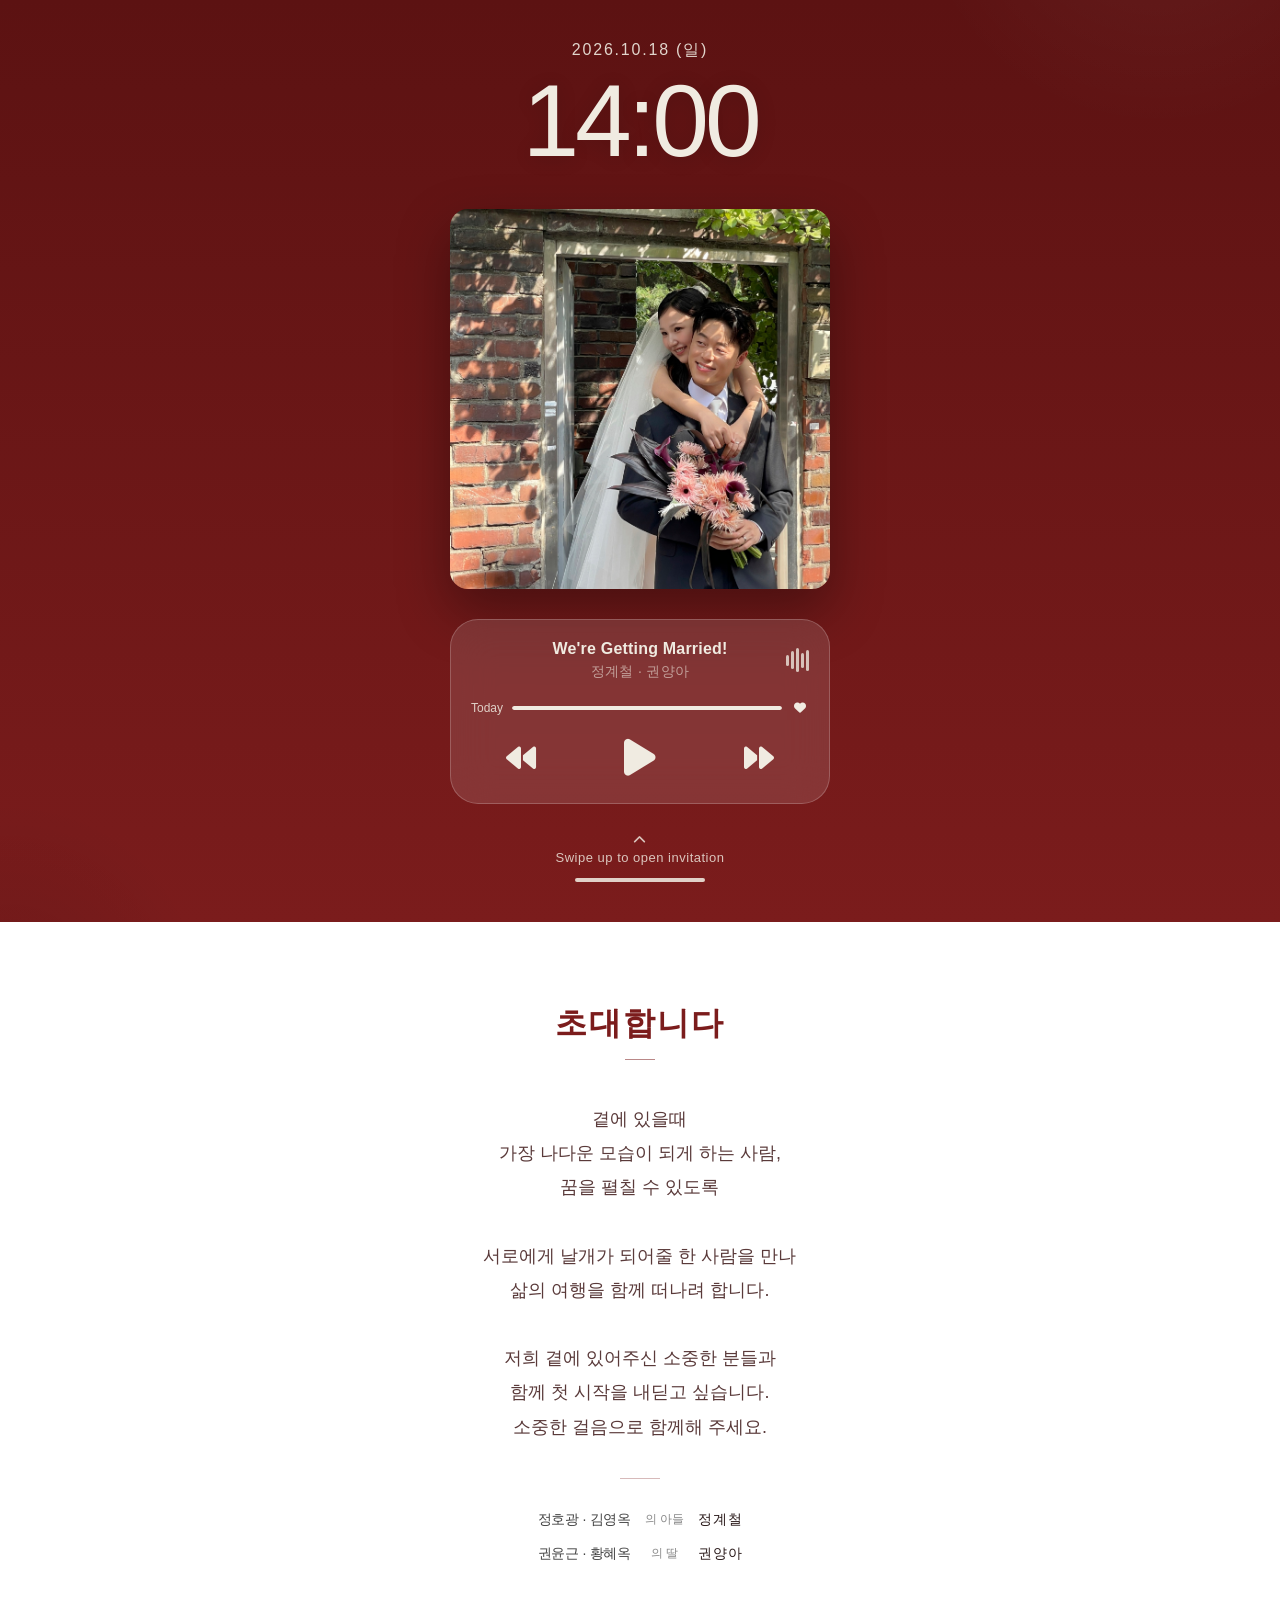
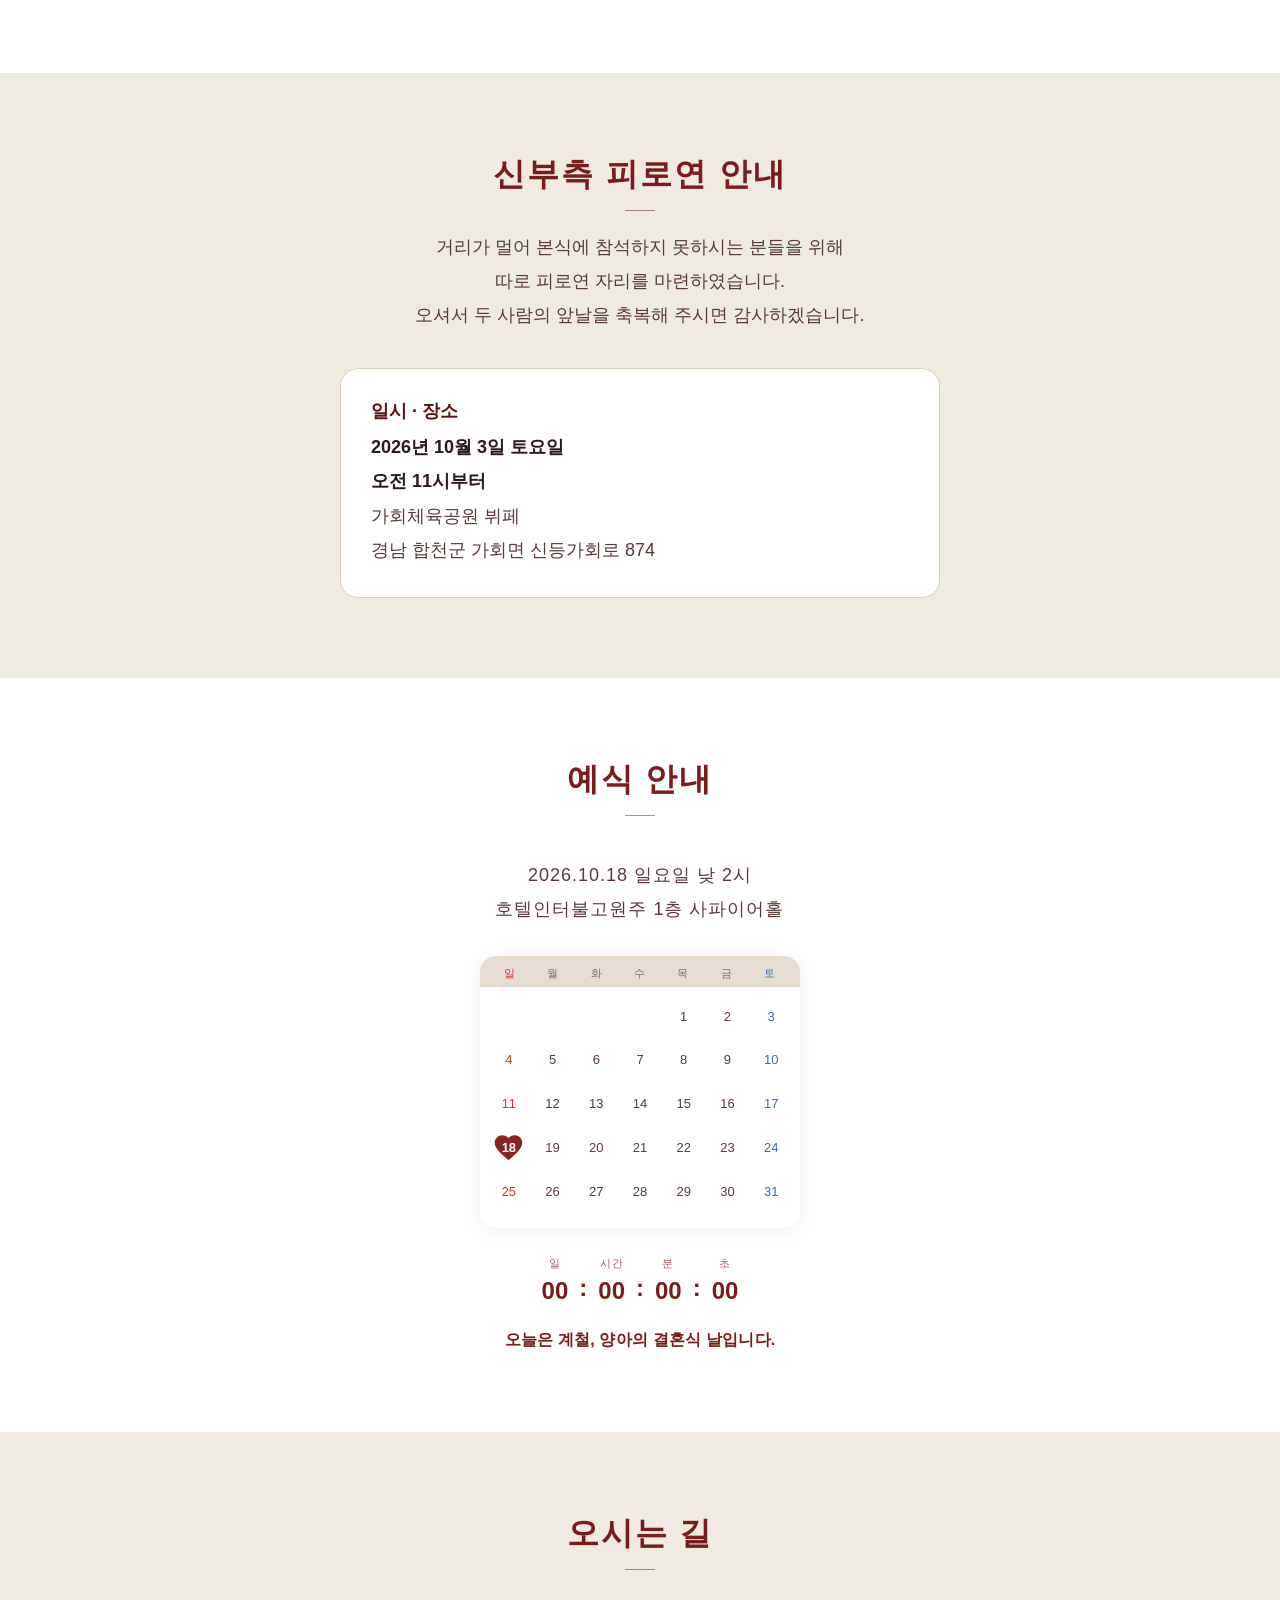
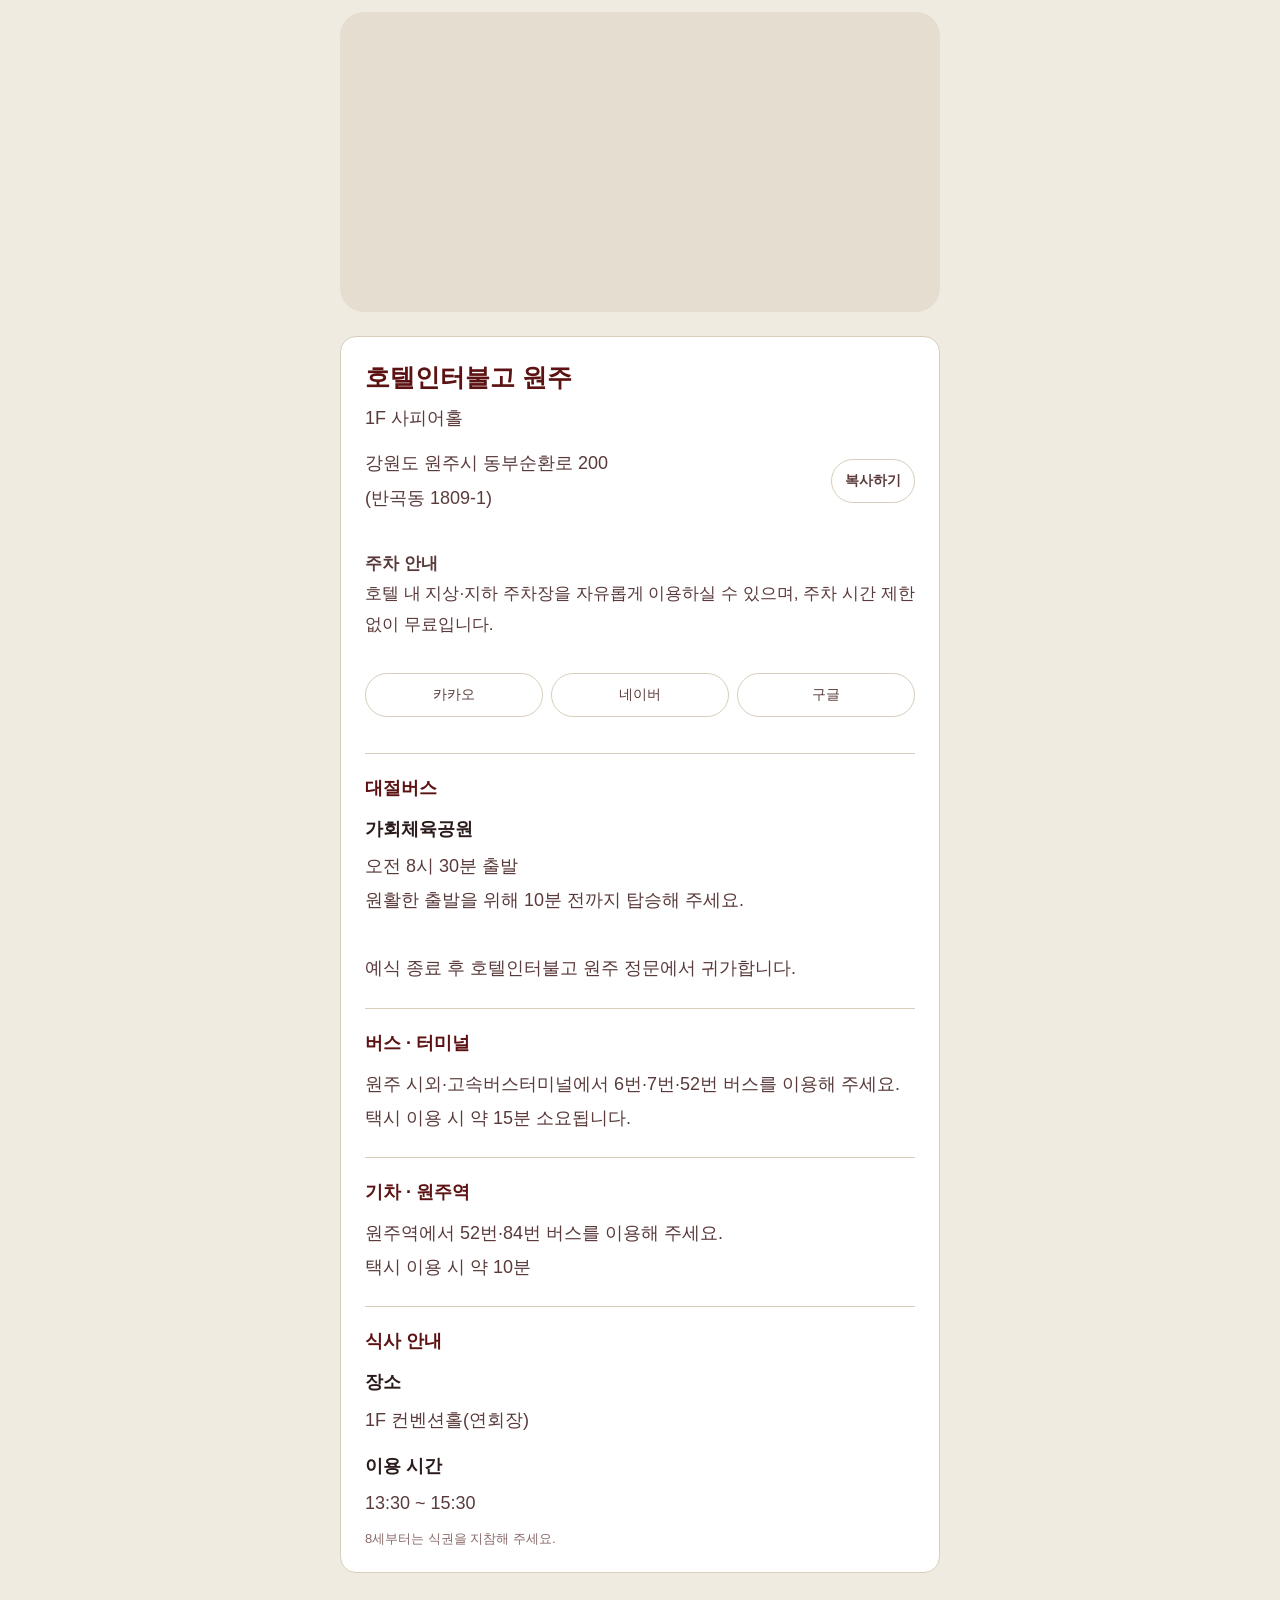
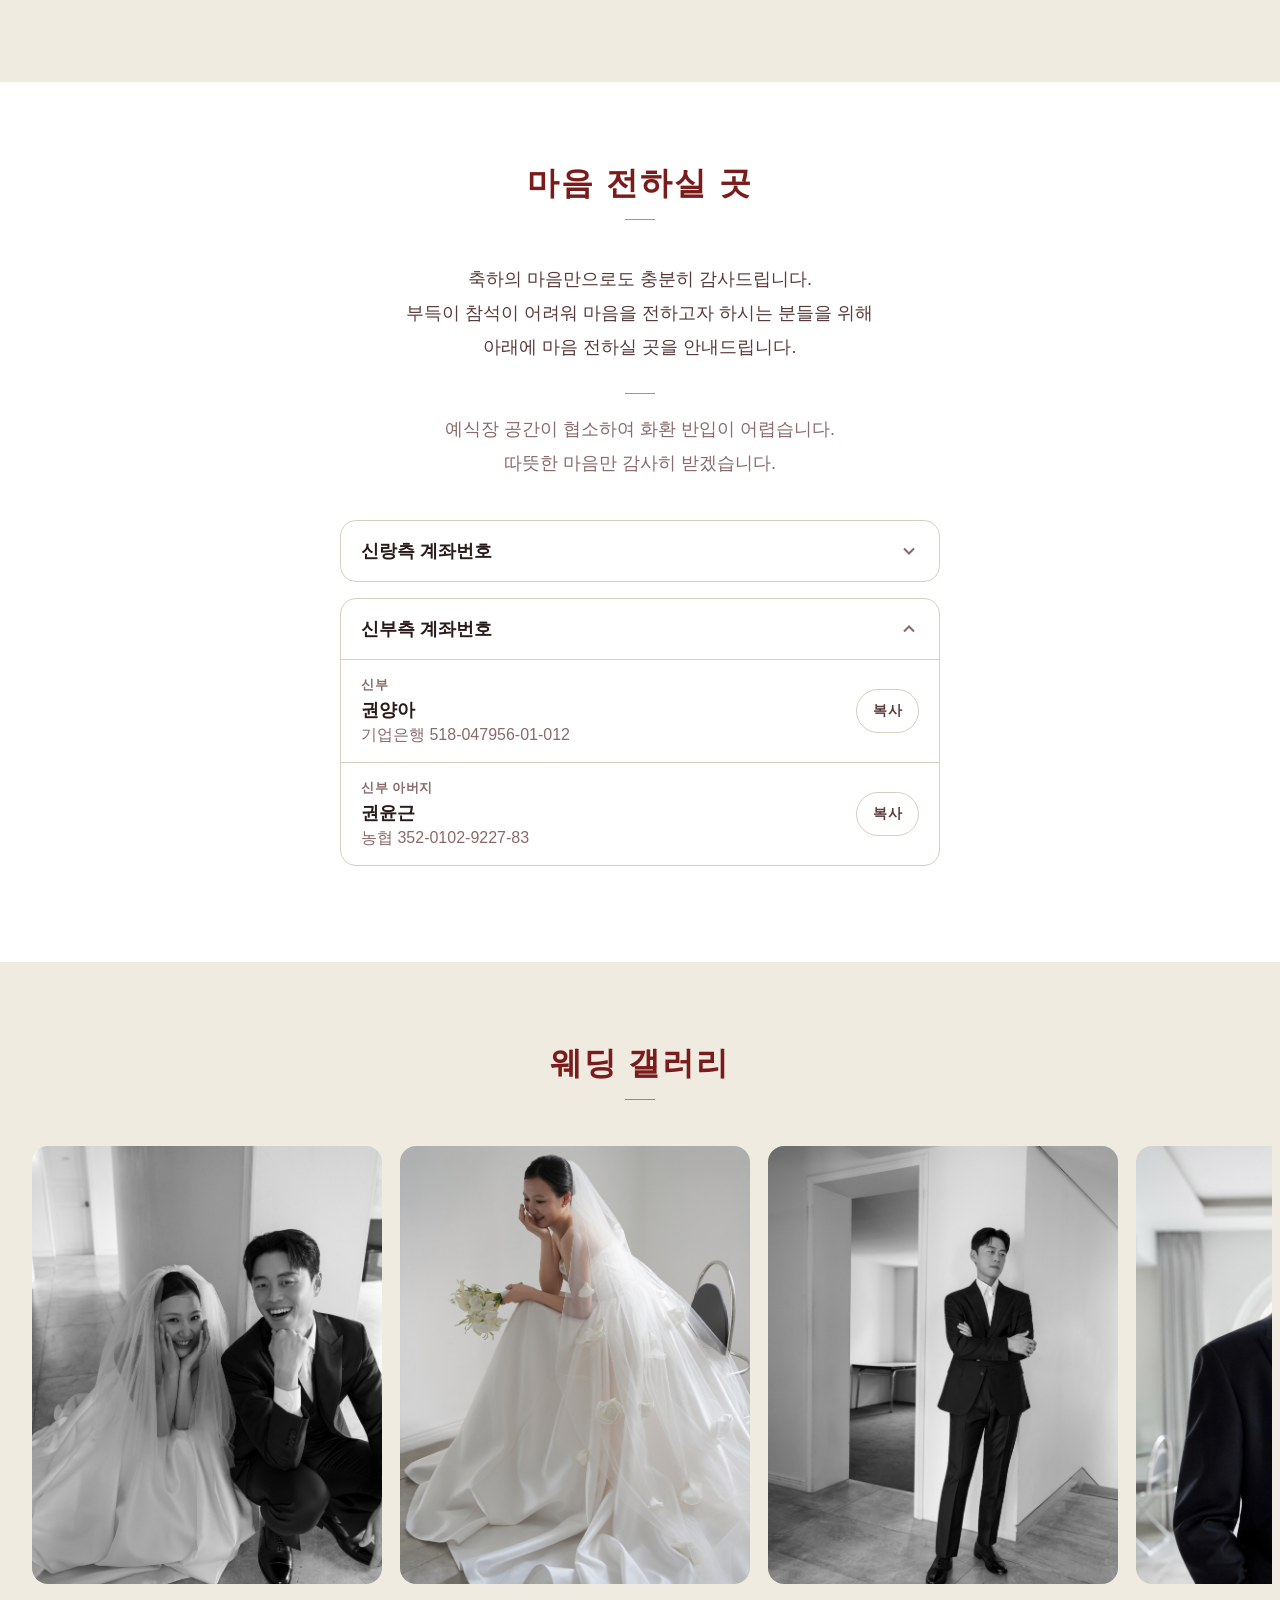
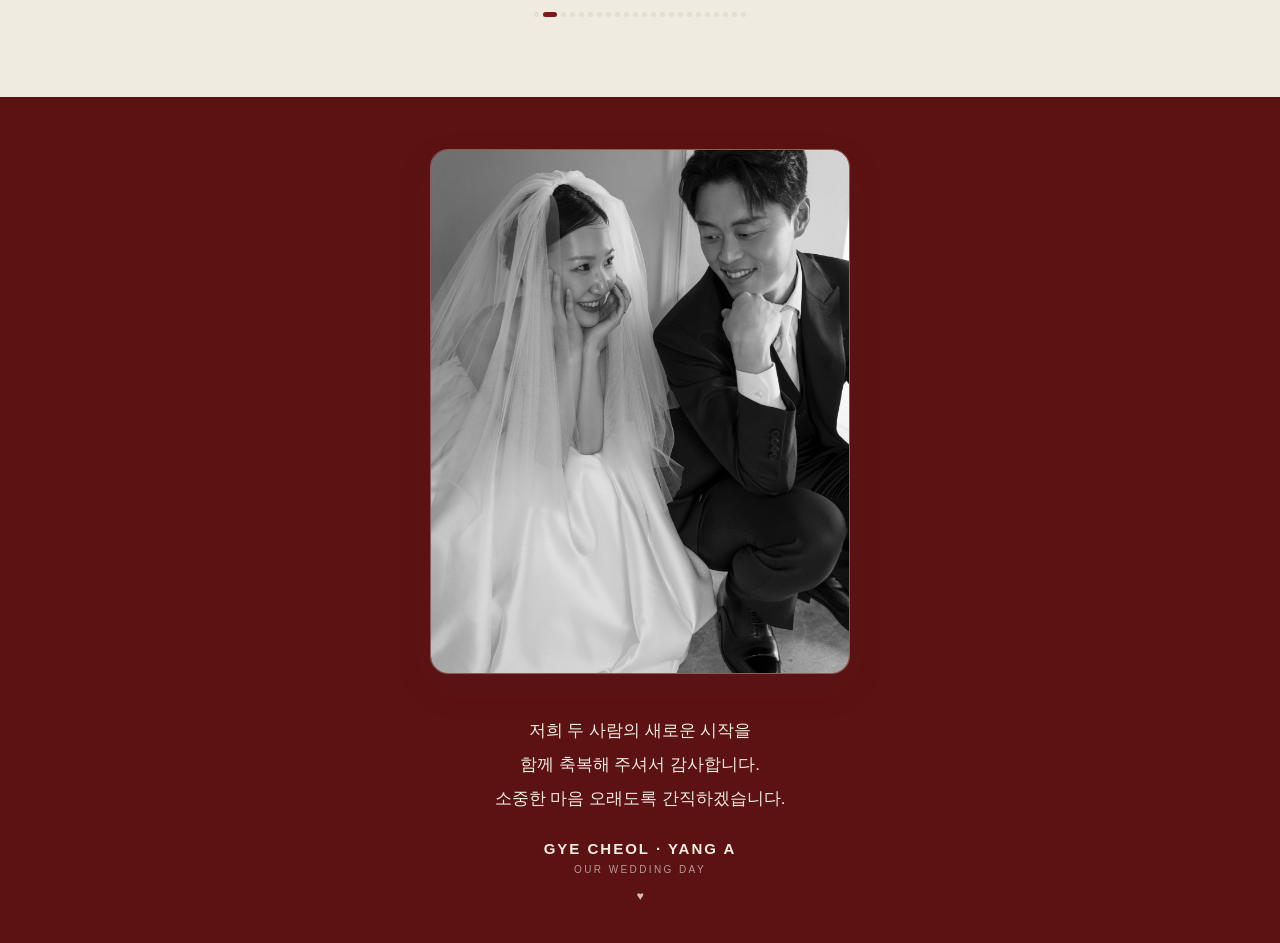
==== commit f0645b2f: "Refine bride details and lightbox navigation" ====
--- a/bride/index.html
+++ b/bride/index.html
@@ -920,7 +920,7 @@
     position: absolute;
     top: 50%;
     transform: translateY(-50%);
-    background: rgba(255, 255, 255, 0.2);
+    background: rgba(42, 26, 26, 0.58);
     border: none;
     color: white;
     font-size: 24px;
@@ -934,6 +934,10 @@
     min-height: 44px;
     min-width: 44px;
     transition: background 0.2s;
+    z-index: 3;
+    box-shadow: 0 4px 16px rgba(0, 0, 0, 0.22);
+    -webkit-backdrop-filter: blur(8px);
+    backdrop-filter: blur(8px);
 }
 
 .lightbox-nav:active {
@@ -1038,7 +1042,7 @@
 
 /* 교통 안내 */
 .transport-guide {
-    margin-top: clamp(34px, 8vw, 44px);
+    margin-top: 0;
 }
 
 .transport-item {
@@ -1598,6 +1602,7 @@
 }
 
 .transport-item.is-shuttle {
+    margin-top: clamp(28px, 7vw, 36px);
     border-top: 1px solid var(--cream-mid);
 }
 
@@ -1749,7 +1754,7 @@
             <article class="guest-panel">
                 <div class="guest-block">
                     <div class="guest-block-label">일시 · 장소</div>
-                    <p class="guest-block-text"><strong>2026년 10월 3일 토요일 오전 11시 ~ 오후 2시</strong><br>가회체육공원 뷔페<br>경남 합천군 가회면 신등가회로 874</p>
+                    <p class="guest-block-text"><strong>2026년 10월 3일 토요일<br>오전 11시부터</strong><br>가회체육공원 뷔페<br>경남 합천군 가회면 신등가회로 874</p>
                 </div>
             </article>
         </div>
